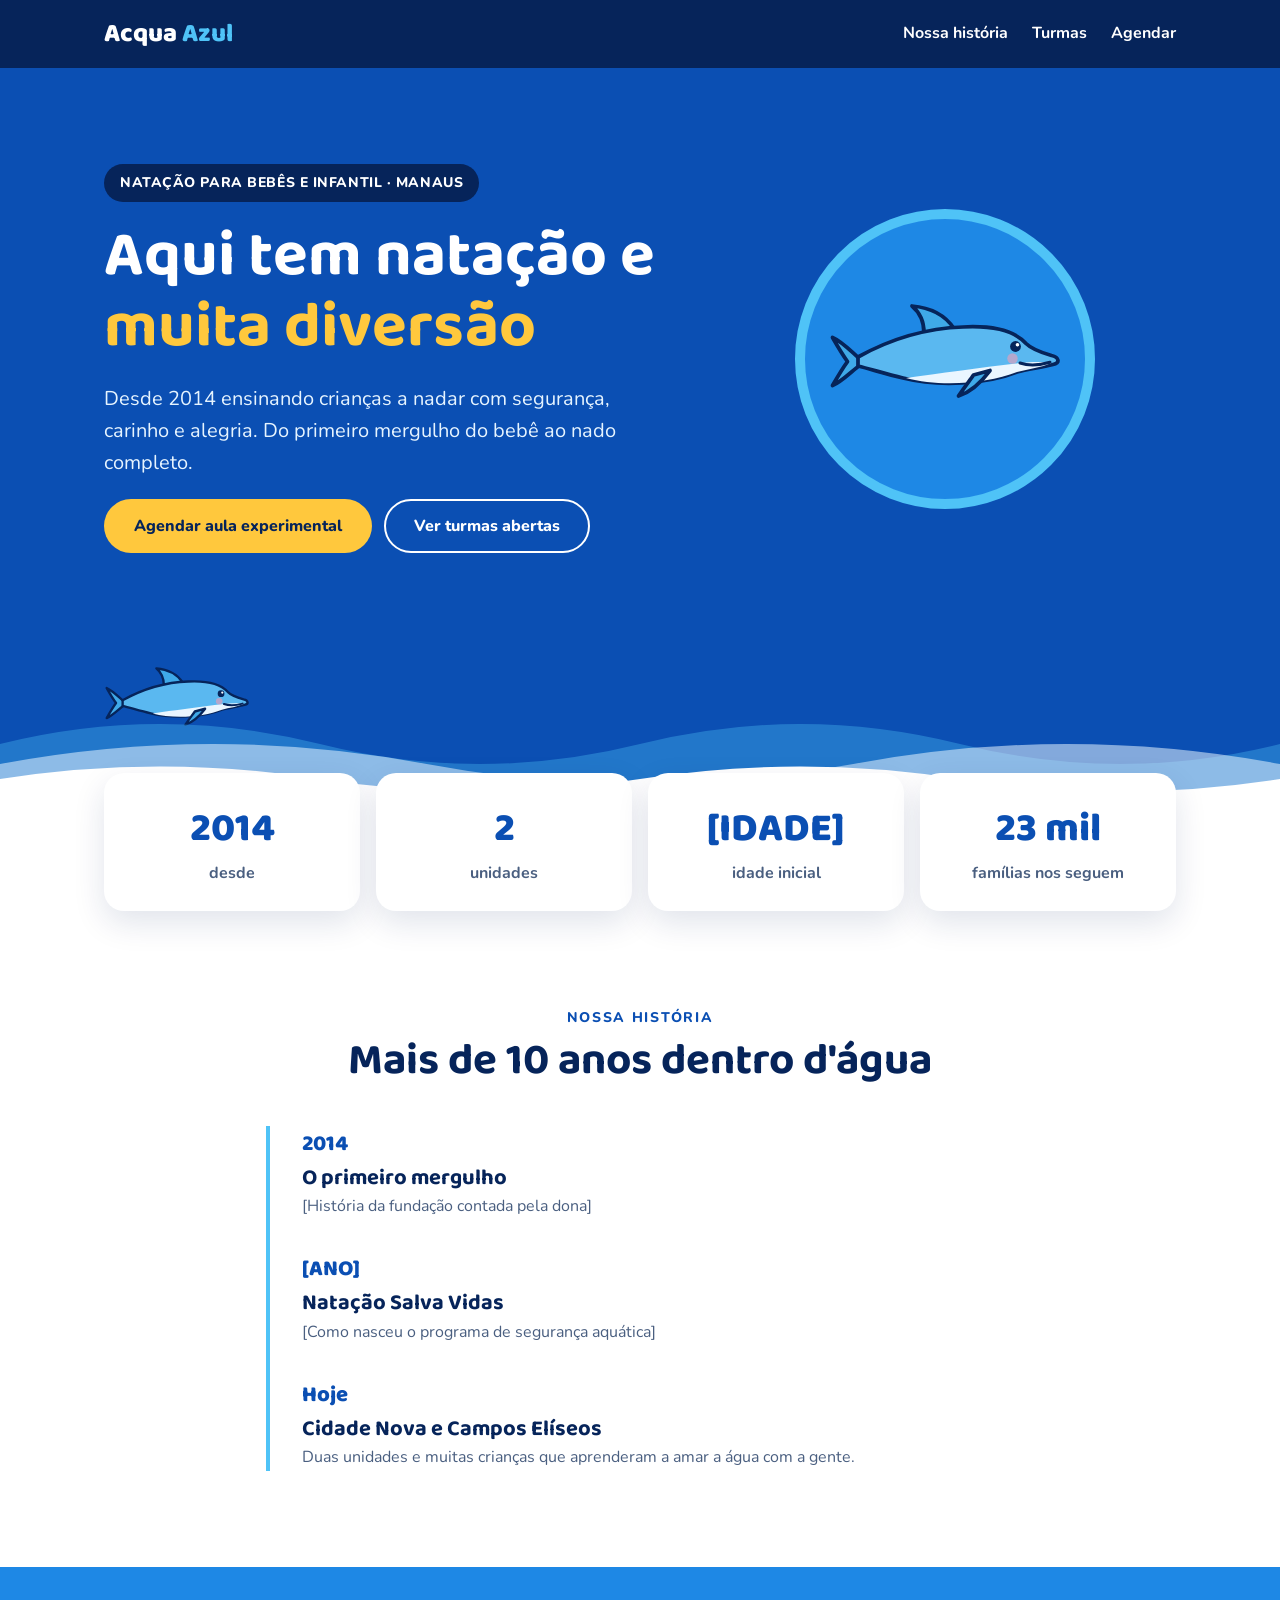
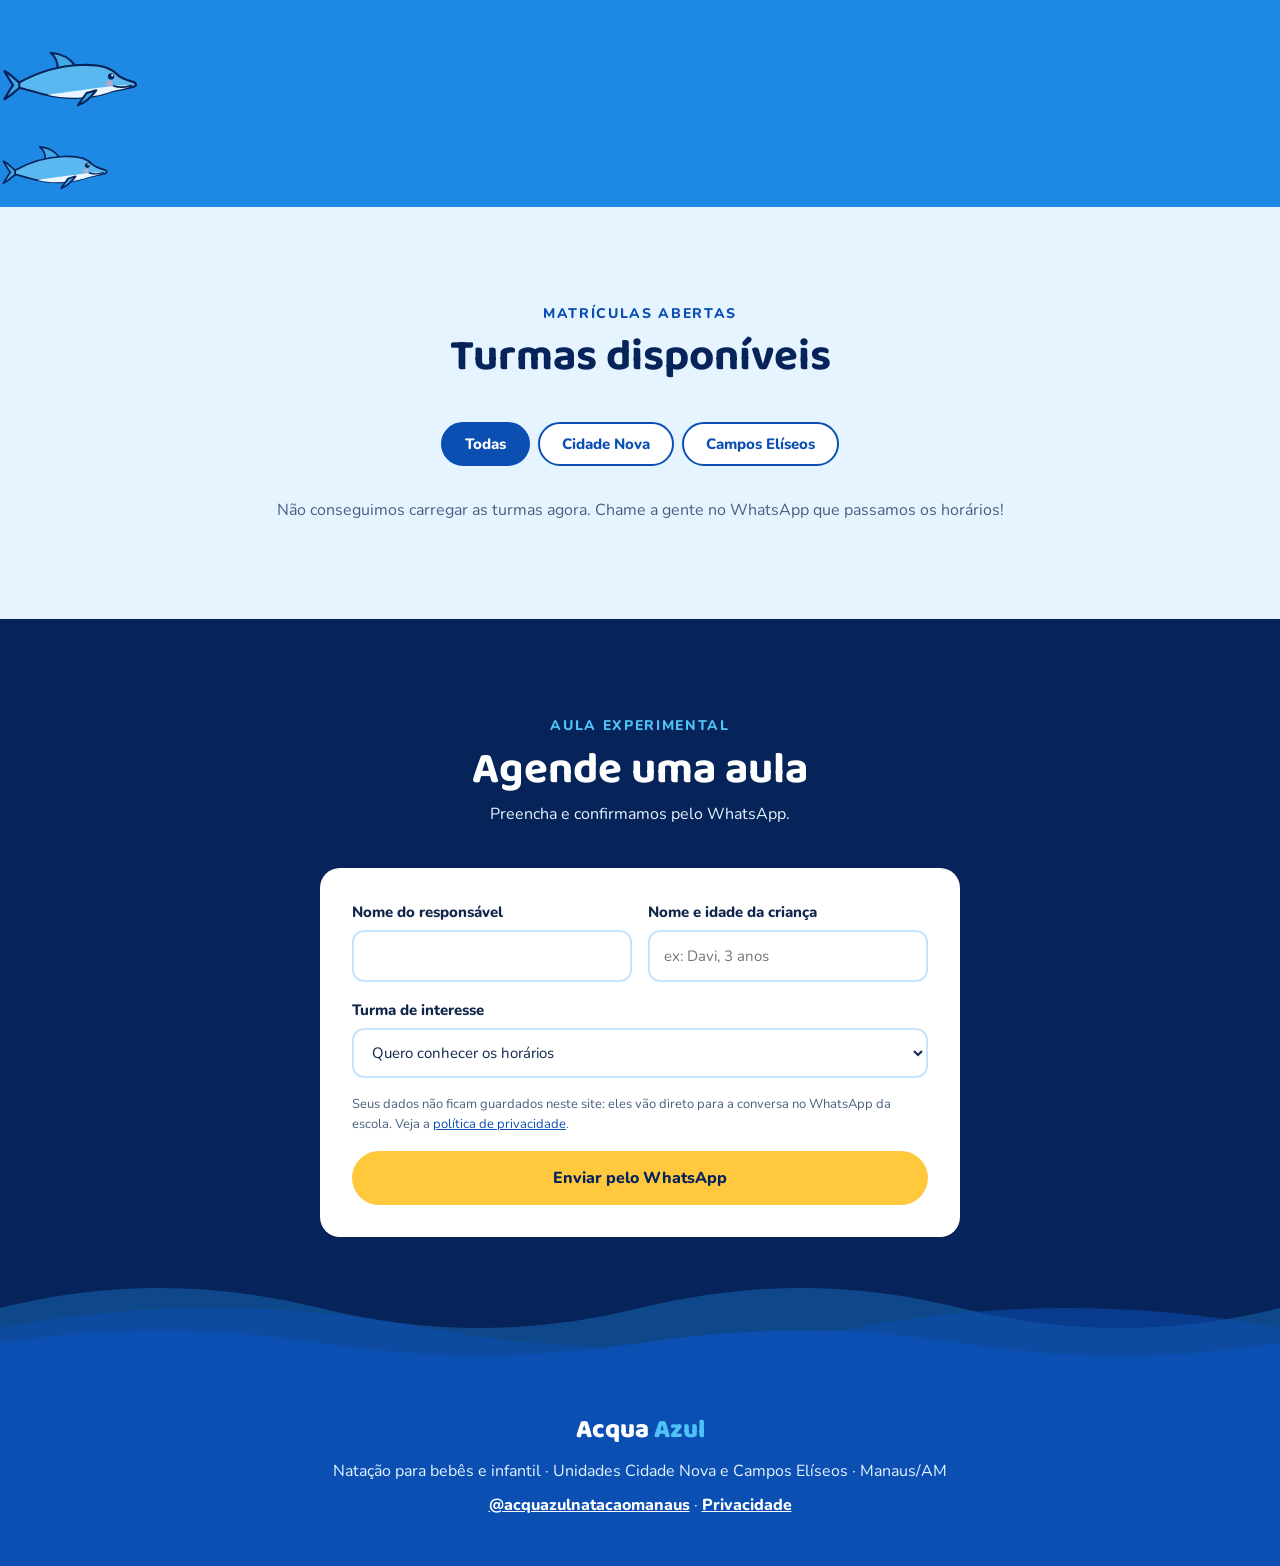
==== index.html @ ded47788 "Site com animações, turmas do Supabase e painel de admin - Visual do design aprovado: ondas, golfinh" ====
<!doctype html>
<html lang="pt-BR">
<head>
<meta charset="utf-8">
<meta name="viewport" content="width=device-width, initial-scale=1">
<title>Acqua Azul Natação</title>
<meta name="description" content="Natação para bebês e crianças em Manaus desde 2014. Unidades Cidade Nova e Campos Elíseos.">
<link rel="preconnect" href="https://fonts.googleapis.com">
<link rel="stylesheet" href="https://fonts.googleapis.com/css2?family=Baloo+2:wght@600;800&family=Nunito:wght@400;600;700;800&display=swap">
<link rel="stylesheet" href="styles.css">
</head>
<body>

<svg width="0" height="0" aria-hidden="true" style="position:absolute">
  <defs>
    <symbol id="golfinho" viewBox="0 0 160 90">
      <g stroke="#06245a" stroke-width="2.5" stroke-linejoin="round" stroke-linecap="round">
        <path d="M24 46 C18 41 12 34 5 31 C9 38 12 43 15 47 C12 51 9 56 5 63 C12 60 18 53 24 49 Z" fill="#3fa9e8"/>
        <path d="M86 25 C80 16 70 11 58 10 C64 15 66 21 66 28 Z" fill="#3fa9e8"/>
        <path d="M22 44 C40 34 62 25 92 24 C112 23 126 26 134 35 C138 39 144 41 151 43 C156 44 157 48 152 49 C144 51 136 52 128 54 C108 62 76 64 52 58 C40 55 30 52 22 50 Z" fill="#5ab8f0"/>
      </g>
      <path d="M151 48 C144 51 136 52 128 54 C108 62 76 64 54 58 C76 55 104 51 130 48 C138 47 146 47 151 48 Z" fill="#eaf6ff"/>
      <path d="M110 53 C104 61 98 67 89 70 C93 64 97 59 99 56 Z" fill="#3fa9e8" stroke="#06245a" stroke-width="2.5" stroke-linejoin="round"/>
      <circle cx="125" cy="45" r="3.5" fill="#ff9ab0" opacity=".55"/>
      <circle cx="127" cy="37" r="3.6" fill="#06245a"/>
      <circle cx="128.3" cy="35.8" r="1.2" fill="#fff"/>
      <path d="M150 47.5 C143 49.5 136 50 130 48" fill="none" stroke="#06245a" stroke-width="2" stroke-linecap="round"/>
    </symbol>
    <symbol id="onda-1" viewBox="0 0 2880 120" preserveAspectRatio="none"><path d="M0 50 Q180 10 360 50 T720 50 T1080 50 T1440 50 T1800 50 T2160 50 T2520 50 T2880 50 V120 H0 Z"/></symbol>
    <symbol id="onda-2" viewBox="0 0 2880 120" preserveAspectRatio="none"><path d="M0 70 Q240 30 480 70 T960 70 T1440 70 T1920 70 T2400 70 T2880 70 V120 H0 Z"/></symbol>
    <symbol id="onda-3" viewBox="0 0 2880 120" preserveAspectRatio="none"><path d="M0 85 Q180 60 360 85 T720 85 T1080 85 T1440 85 T1800 85 T2160 85 T2520 85 T2880 85 V120 H0 Z"/></symbol>
  </defs>
</svg>

<header>
  <div class="wrap">
    <a class="logo" href="#topo">Acqua <span>Azul</span></a>
    <nav aria-label="Principal">
      <a href="#historia">Nossa história</a>
      <a href="#turmas">Turmas</a>
      <a href="#agendar">Agendar</a>
    </nav>
  </div>
</header>

<main>
  <section id="topo" class="hero">
    <div aria-hidden="true">
      <span class="bolha" style="left:62%;width:22px;height:22px"></span>
      <span class="bolha" style="left:74%;width:12px;height:12px;animation-delay:-2s"></span>
      <span class="bolha" style="left:86%;width:30px;height:30px;animation-delay:-4.5s"></span>
      <span class="bolha" style="left:54%;width:10px;height:10px;animation-delay:-5.5s"></span>
      <span class="bolha" style="left:92%;width:16px;height:16px;animation-delay:-1s"></span>
    </div>
    <div class="wrap hero-in">
      <div class="hero-texto">
        <span class="selo">NATAÇÃO PARA BEBÊS E INFANTIL · MANAUS</span>
        <h1>Aqui tem natação e <em>muita diversão</em></h1>
        <p>Desde 2014 ensinando crianças a nadar com segurança, carinho e alegria. Do primeiro mergulho do bebê ao nado completo.</p>
        <div class="acoes">
          <a class="btn btn-sol" href="#agendar">Agendar aula experimental</a>
          <a class="btn btn-borda" href="#turmas">Ver turmas abertas</a>
        </div>
      </div>
      <div class="hero-mascote">
        <div class="mascote"><svg viewBox="0 0 160 90" role="img" aria-label="Golfinho mascote da Acqua Azul"><use href="#golfinho"/></svg></div>
      </div>
    </div>
    <div aria-hidden="true">
      <span class="respingo r1"></span>
      <span class="respingo r2"></span>
      <div class="salto"><div class="salto-y"><svg class="salto-r" viewBox="0 0 160 90"><use href="#golfinho"/></svg></div></div>
    </div>
    <div class="ondas" aria-hidden="true">
      <svg class="onda o3" fill="#4fc3f7"><use href="#onda-1"/></svg>
      <svg class="onda o2" fill="#e6f4ff"><use href="#onda-2"/></svg>
      <svg class="onda" fill="#ffffff"><use href="#onda-3"/></svg>
    </div>
  </section>

  <section class="numeros" aria-label="A Acqua Azul em números">
    <div class="wrap">
      <div class="numero"><strong>2014</strong><span>desde</span></div>
      <div class="numero"><strong>2</strong><span>unidades</span></div>
      <div class="numero"><strong>[IDADE]</strong><span>idade inicial</span></div>
      <div class="numero"><strong>23 mil</strong><span>famílias nos seguem</span></div>
    </div>
  </section>

  <section id="historia" class="historia">
    <div class="titulo">
      <span class="rotulo">Nossa história</span>
      <h2>Mais de 10 anos dentro d'água</h2>
    </div>
    <!-- Textos provisórios: substituir pela história real contada pela dona -->
    <div class="linha">
      <div class="marco"><b>2014</b><h3>O primeiro mergulho</h3><p>[História da fundação contada pela dona]</p></div>
      <div class="marco"><b>[ANO]</b><h3>Natação Salva Vidas</h3><p>[Como nasceu o programa de segurança aquática]</p></div>
      <div class="marco"><b>Hoje</b><h3>Cidade Nova e Campos Elíseos</h3><p>Duas unidades e muitas crianças que aprenderam a amar a água com a gente.</p></div>
    </div>
  </section>

  <section class="submersa">
    <div aria-hidden="true">
      <span class="bolha" style="left:12%;width:14px;height:14px"></span>
      <span class="bolha" style="left:38%;width:20px;height:20px;animation-delay:-3s"></span>
      <span class="bolha" style="left:66%;width:12px;height:12px;animation-delay:-1.5s"></span>
      <span class="bolha" style="left:88%;width:18px;height:18px;animation-delay:-5s"></span>
      <div class="nado"><svg viewBox="0 0 160 90"><use href="#golfinho"/></svg></div>
    </div>
    <div class="nado n2">
      <button type="button" class="arisco" id="arisco" aria-label="Tentar pegar o golfinho"><svg viewBox="0 0 160 90" aria-hidden="true"><use href="#golfinho"/></svg></button>
    </div>
  </section>

  <section id="turmas" class="turmas">
    <div class="wrap">
      <div class="titulo">
        <span class="rotulo">Matrículas abertas</span>
        <h2>Turmas disponíveis</h2>
      </div>
      <div class="filtros" role="group" aria-label="Filtrar por unidade">
        <button type="button" data-unidade="Todas" aria-pressed="true">Todas</button>
        <button type="button" data-unidade="Cidade Nova" aria-pressed="false">Cidade Nova</button>
        <button type="button" data-unidade="Campos Elíseos" aria-pressed="false">Campos Elíseos</button>
      </div>
      <div class="grade" id="lista-turmas" aria-live="polite">
        <p class="aviso">Carregando turmas…</p>
      </div>
    </div>
  </section>

  <section id="agendar" class="agendar">
    <div class="agendar-in">
      <div class="titulo">
        <span class="rotulo">Aula experimental</span>
        <h2>Agende uma aula</h2>
        <p>Preencha e confirmamos pelo WhatsApp.</p>
      </div>
      <form class="form" id="form-agenda">
        <label>Nome do responsável<input name="responsavel" required maxlength="80" autocomplete="name"></label>
        <label>Nome e idade da criança<input name="crianca" required maxlength="80" placeholder="ex: Davi, 3 anos"></label>
        <label class="cheio">Turma de interesse<select name="turma" id="select-turma" required></select></label>
        <p class="lgpd">Seus dados não ficam guardados neste site: eles vão direto para a conversa no WhatsApp da escola. Veja a <a href="privacidade.html">política de privacidade</a>.</p>
        <button class="btn btn-sol" type="submit">Enviar pelo WhatsApp</button>
      </form>
    </div>
    <div class="ondas" aria-hidden="true">
      <svg class="onda o3" fill="#1e88e5"><use href="#onda-1"/></svg>
      <svg class="onda o2" fill="#0b4fb3"><use href="#onda-2"/></svg>
      <svg class="onda" fill="#0b4fb3"><use href="#onda-3"/></svg>
    </div>
  </section>
</main>

<footer>
  <a class="logo" href="#topo">Acqua <span>Azul</span></a>
  <p>Natação para bebês e infantil · Unidades Cidade Nova e Campos Elíseos · Manaus/AM</p>
  <p><a href="https://instagram.com/acquazulnatacaomanaus" rel="noopener">@acquazulnatacaomanaus</a> · <a href="privacidade.html">Privacidade</a></p>
</footer>

<script src="config.js"></script>
<script src="site.js"></script>
</body>
</html>
---- styles.css ----
:root {
  --abismo: #06245a;
  --mar: #0b4fb3;
  --piscina: #1e88e5;
  --raia: #4fc3f7;
  --espuma: #e6f4ff;
  --sol: #ffc83d;
  --texto: #10264a;
  --suave: #4a5f80;
  --alerta: #b4400b;
  --raio: 20px;
}
* { box-sizing: border-box; }
html { scroll-behavior: smooth; }
body { margin: 0; font-family: "Nunito", system-ui, sans-serif; color: var(--texto); background: #fff; line-height: 1.6; }
h1, h2, h3 { font-family: "Baloo 2", "Nunito", sans-serif; line-height: 1.1; margin: 0; }
p { margin: 0; }
a { color: var(--mar); }
:focus-visible { outline: 3px solid var(--sol); outline-offset: 3px; }
.wrap { max-width: 1120px; margin: 0 auto; padding: 0 24px; }
.btn { display: inline-flex; align-items: center; justify-content: center; min-height: 44px; padding: 14px 28px; border-radius: 999px; font: 800 1rem "Nunito", sans-serif; text-decoration: none; border: 2px solid transparent; cursor: pointer; }
.btn-sol { background: var(--sol); color: var(--abismo); }
.btn-borda { border-color: #fff; color: #fff; }
.btn-mar { background: var(--mar); color: #fff; }
.rotulo { color: var(--mar); font-weight: 800; letter-spacing: .12em; font-size: 14px; text-transform: uppercase; }
.titulo { text-align: center; display: flex; flex-direction: column; gap: 8px; margin-bottom: 40px; }
.titulo h2 { font-size: 44px; color: var(--abismo); }

/* Topo */
header { position: sticky; top: 0; z-index: 10; background: var(--abismo); color: #fff; }
header .wrap { min-height: 68px; display: flex; flex-wrap: wrap; align-items: center; justify-content: space-between; gap: 12px; }
.logo { font: 800 26px "Baloo 2", sans-serif; color: #fff; text-decoration: none; }
.logo span { color: var(--raia); }
header nav { display: flex; flex-wrap: wrap; gap: 24px; font-weight: 700; }
header nav a { color: #fff; text-decoration: none; }

/* Abertura */
.hero { position: relative; overflow: hidden; background: var(--mar); color: #fff; }
.hero-in { position: relative; padding-top: 96px; padding-bottom: 260px; display: flex; flex-wrap: wrap; gap: 48px; align-items: center; }
.hero-texto { flex: 1 1 460px; min-width: 0; display: flex; flex-direction: column; gap: 20px; align-items: flex-start; }
.selo { background: var(--abismo); padding: 8px 16px; border-radius: 999px; font-weight: 800; font-size: 14px; letter-spacing: .04em; }
.hero h1 { font-size: 64px; }
.hero h1 em { font-style: normal; color: var(--sol); }
.hero-texto p { font-size: 20px; max-width: 520px; color: var(--espuma); }
.acoes { display: flex; flex-wrap: wrap; gap: 12px; }
.hero-mascote { flex: 1 1 360px; min-width: 0; display: flex; justify-content: center; }
.mascote { width: 300px; height: 300px; border-radius: 50%; background: var(--piscina); border: 10px solid var(--raia); display: flex; align-items: center; justify-content: center; }
.mascote svg { width: 240px; }

/* Água */
.ondas { position: absolute; left: 0; right: 0; bottom: -1px; height: 120px; overflow: hidden; pointer-events: none; }
.onda { position: absolute; bottom: 0; left: 0; width: 200%; height: 100%; animation: correr 14s linear infinite; }
.onda.o2 { animation-duration: 9s; animation-direction: reverse; opacity: .55; }
.onda.o3 { animation-duration: 20s; opacity: .35; }
@keyframes correr { to { transform: translateX(-50%); } }
.bolha { position: absolute; bottom: -20px; border-radius: 50%; border: 2px solid rgba(255,255,255,.55); background: rgba(255,255,255,.12); animation: bolha 7s linear infinite; }
@keyframes bolha { 0% { transform: translate(0,0); opacity: 0; } 10% { opacity: 1; } 50% { transform: translate(14px,-260px); } 100% { transform: translate(-6px,-520px); opacity: 0; } }

/* Salto em parábola: x linear, y desacelera na subida e acelera na descida, giro segue a tangente */
.salto { position: absolute; left: 8%; bottom: 70px; width: 150px; animation: salto-x 3.4s linear infinite; }
.salto-y { animation: salto-y 3.4s infinite; }
.salto-r { display: block; width: 150px; animation: salto-r 3.4s linear infinite; }
@keyframes salto-x { 0% { transform: translateX(0); } 80%, 100% { transform: translateX(340px); } }
@keyframes salto-x-cel { 0% { transform: translateX(0); } 80%, 100% { transform: translateX(220px); } }
@keyframes salto-y {
  0% { transform: translateY(120px); opacity: 0; animation-timing-function: cubic-bezier(.5,1,.89,1); }
  6% { opacity: 1; }
  40% { transform: translateY(-40px); animation-timing-function: cubic-bezier(.11,0,.5,0); }
  74% { opacity: 1; }
  80%, 100% { transform: translateY(120px); opacity: 0; }
}
@keyframes salto-r { 0% { transform: rotate(-55deg); } 10% { transform: rotate(-47deg); } 20% { transform: rotate(-35deg); } 30% { transform: rotate(-20deg); } 40% { transform: rotate(0); } 50% { transform: rotate(20deg); } 60% { transform: rotate(35deg); } 70% { transform: rotate(47deg); } 80%, 100% { transform: rotate(55deg); } }
.respingo { position: absolute; bottom: 62px; width: 70px; height: 22px; border-radius: 50%; border: 3px solid #fff; opacity: 0; animation: respingo 3.4s cubic-bezier(.22,1,.36,1) infinite; }
.respingo.r1 { left: calc(8% + 40px); }
.respingo.r2 { left: calc(8% + 380px); animation-delay: 2.6s; }
@keyframes respingo { 0% { transform: scale(.3); opacity: .8; } 30% { transform: scale(1.8); opacity: 0; } 100% { opacity: 0; } }

/* Faixa submersa */
.submersa { position: relative; height: 240px; overflow: hidden; background: var(--piscina); }
.nado { position: absolute; top: 32%; left: 0; width: 130px; animation: nadar 20s linear infinite; }
.nado svg { display: block; width: 140px; animation: balanco 2.6s ease-in-out infinite; }
.nado.n2 { top: 72%; width: 110px; animation-duration: 26s; animation-delay: -11s; }
.nado.n2 svg { width: 110px; }
@keyframes nadar { from { transform: translate(-160px,-50%); } to { transform: translate(calc(100vw + 40px),-50%); } }
@keyframes balanco { 0%, 100% { transform: translateY(-8px) rotate(-4deg); } 50% { transform: translateY(8px) rotate(4deg); } }
.arisco { display: block; padding: 0; border: 0; background: none; cursor: pointer; min-width: 44px; min-height: 44px; }
.arisco.fugindo { animation: fugir 1.1s cubic-bezier(.55,0,.85,.35) forwards; }
.arisco.voltando { animation: voltar 1.2s ease-out; }
@keyframes fugir { 20% { transform: translate(-12px,4px) rotate(4deg); } 100% { transform: translate(110vw,-40px) rotate(-8deg); } }
@keyframes voltar { from { opacity: 0; transform: translateX(-60px); } to { opacity: 1; transform: none; } }

/* Números */
.numeros { margin-top: -40px; position: relative; z-index: 2; }
.numeros .wrap { display: grid; grid-template-columns: repeat(auto-fit, minmax(200px, 1fr)); gap: 16px; }
.numero { background: #fff; border-radius: var(--raio); padding: 24px; text-align: center; box-shadow: 0 12px 32px rgba(6,36,90,.12); }
.numero strong { display: block; font: 800 40px "Baloo 2", sans-serif; color: var(--mar); }
.numero span { color: var(--suave); font-weight: 700; }

/* História */
.historia { max-width: 820px; margin: 0 auto; padding: 96px 24px; }
.linha { display: flex; flex-direction: column; gap: 32px; border-left: 4px solid var(--raia); padding-left: 32px; margin-left: 12px; }
.marco { display: flex; flex-direction: column; gap: 4px; }
.marco b { color: var(--mar); font: 800 22px "Baloo 2", sans-serif; }
.marco h3 { font-size: 22px; color: var(--abismo); }
.marco p { color: var(--suave); }

/* Turmas */
.turmas { background: var(--espuma); padding: 96px 0; }
.filtros { display: flex; flex-wrap: wrap; justify-content: center; gap: 8px; margin-bottom: 32px; }
.filtros button { min-height: 44px; padding: 10px 22px; border-radius: 999px; border: 2px solid var(--mar); background: #fff; color: var(--mar); font: 800 15px "Nunito", sans-serif; cursor: pointer; }
.filtros button[aria-pressed="true"] { background: var(--mar); color: #fff; }
.grade { display: grid; grid-template-columns: repeat(auto-fill, minmax(250px, 1fr)); gap: 20px; }
.cartao { background: #fff; border-radius: var(--raio); padding: 24px; display: flex; flex-direction: column; gap: 12px; transition: transform .2s, box-shadow .2s; }
.cartao:hover { transform: translateY(-4px); box-shadow: 0 14px 30px rgba(6,36,90,.14); }
.cartao-topo { display: flex; justify-content: space-between; gap: 8px; align-items: flex-start; }
.cartao h3 { font-size: 24px; color: var(--abismo); }
.tag { font-size: 12px; font-weight: 800; background: var(--espuma); color: var(--mar); padding: 4px 10px; border-radius: 999px; white-space: nowrap; }
.cartao-info { color: var(--suave); font-weight: 600; }
.barra { height: 8px; border-radius: 8px; background: var(--espuma); overflow: hidden; }
.barra i { display: block; height: 100%; background: var(--piscina); }
.vagas { font-size: 14px; font-weight: 800; color: var(--mar); }
.vagas.poucas { color: var(--alerta); }
.cartao .btn { margin-top: auto; padding: 12px; }
.aviso { text-align: center; color: var(--suave); grid-column: 1 / -1; }

/* Agendar */
.agendar { position: relative; overflow: hidden; background: var(--abismo); color: #fff; padding: 96px 24px 140px; }
.agendar-in { max-width: 640px; margin: 0 auto; position: relative; z-index: 1; }
.agendar .titulo h2 { color: #fff; }
.agendar .titulo p { color: var(--espuma); }
.agendar .rotulo { color: var(--raia); }
.form { background: #fff; color: var(--texto); border-radius: var(--raio); padding: 32px; display: grid; grid-template-columns: repeat(auto-fit, minmax(220px, 1fr)); gap: 16px; }
.form label { display: flex; flex-direction: column; gap: 6px; font-weight: 800; font-size: 15px; min-width: 0; }
.form .cheio, .form .btn, .form .lgpd { grid-column: 1 / -1; }
.form input, .form select { font: inherit; font-weight: 400; padding: 12px 14px; border-radius: 12px; border: 2px solid #c9e3fb; min-height: 44px; background: #fff; color: var(--texto); width: 100%; min-width: 0; }
.form input:focus, .form select:focus { border-color: var(--piscina); outline: none; }
.lgpd { font-size: 13px; color: var(--suave); }

footer { background: var(--mar); color: var(--espuma); padding: 32px 24px 48px; text-align: center; display: flex; flex-direction: column; gap: 8px; }
footer a { color: #fff; font-weight: 800; }

@media (max-width: 600px) {
  .hero-in { padding-top: 40px; padding-bottom: 190px; gap: 24px; }
  .hero h1 { font-size: 40px; }
  .hero-texto p { font-size: 17px; }
  .mascote { width: 200px; height: 200px; border-width: 8px; }
  .mascote svg { width: 150px; }
  .titulo h2 { font-size: 32px; }
  header nav { gap: 16px; font-size: 15px; }
  .salto { left: 4%; width: 110px; animation-name: salto-x-cel; }
  .salto-r { width: 110px; }
  .respingo.r2 { left: calc(4% + 220px); }
}
@media (prefers-reduced-motion: reduce) {
  *, *::before, *::after { animation: none !important; transition: none !important; }
  html { scroll-behavior: auto; }
  .salto, .respingo { display: none; }
}
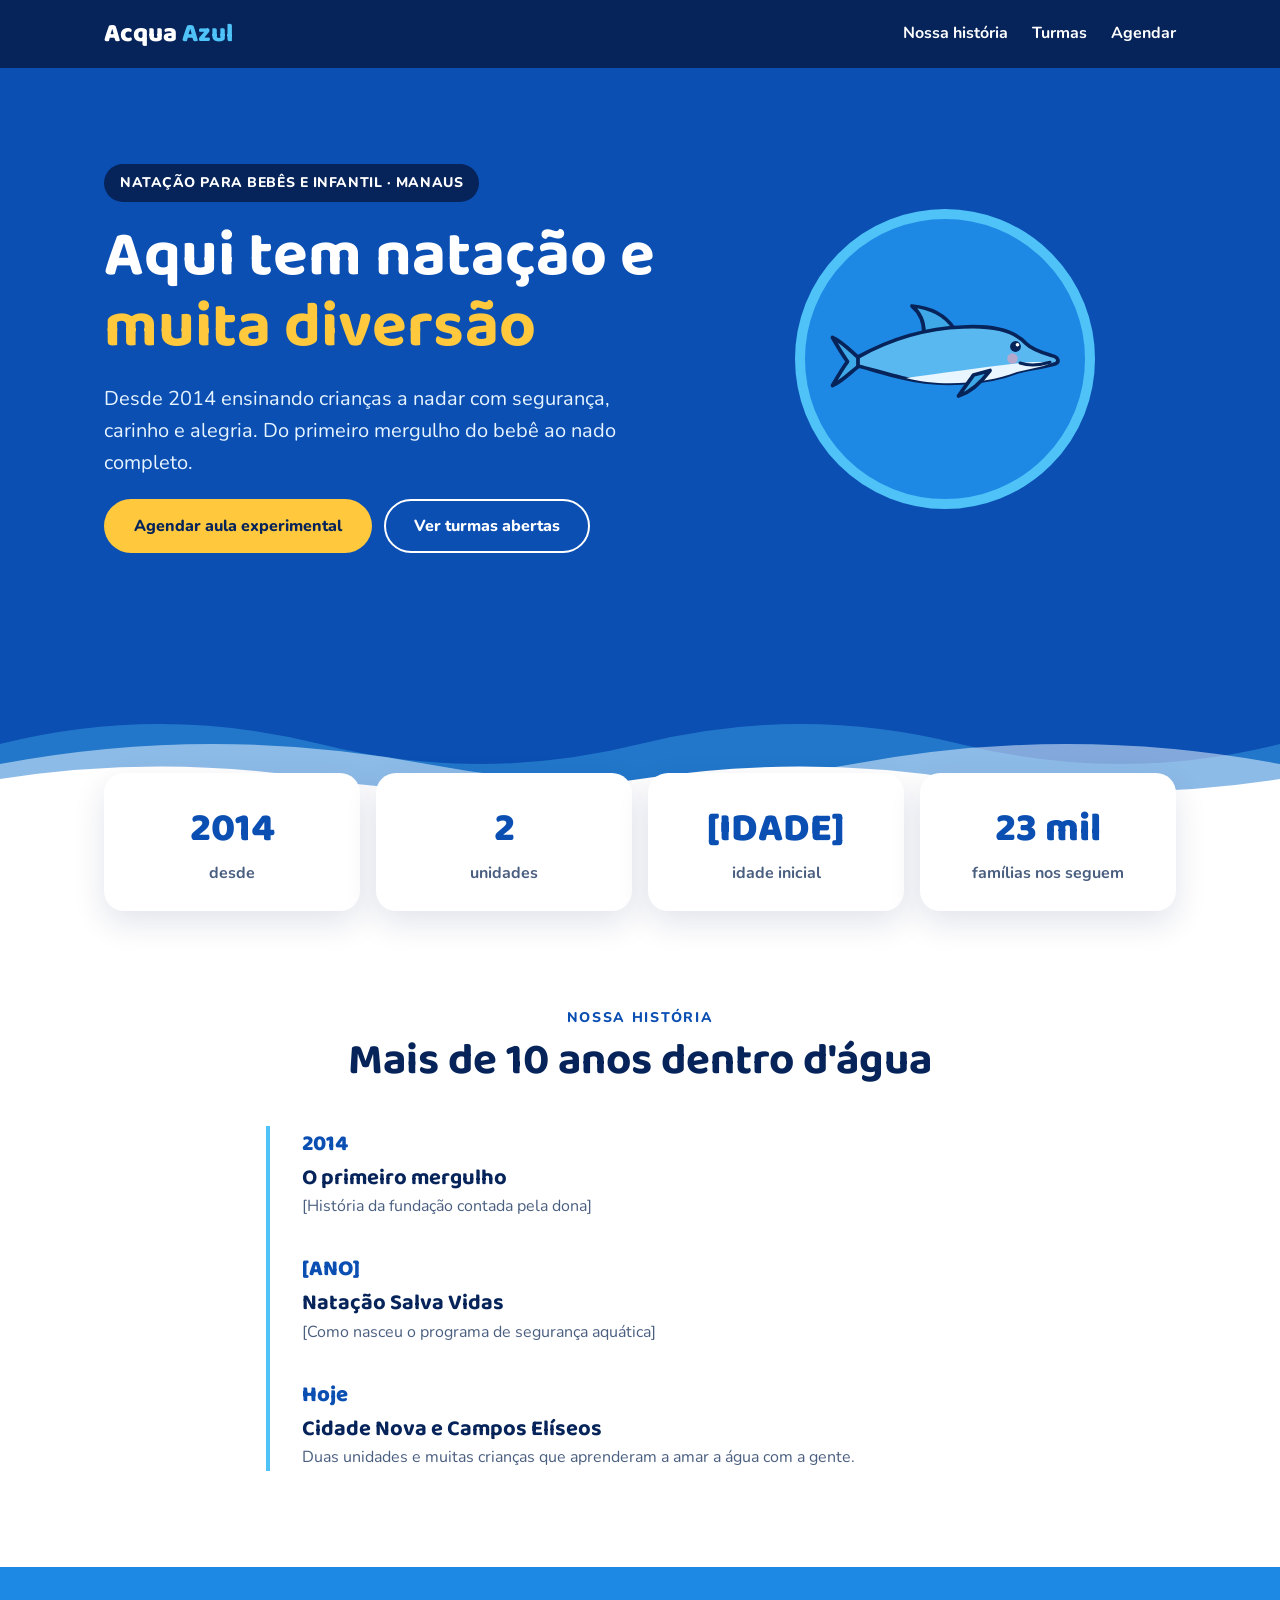
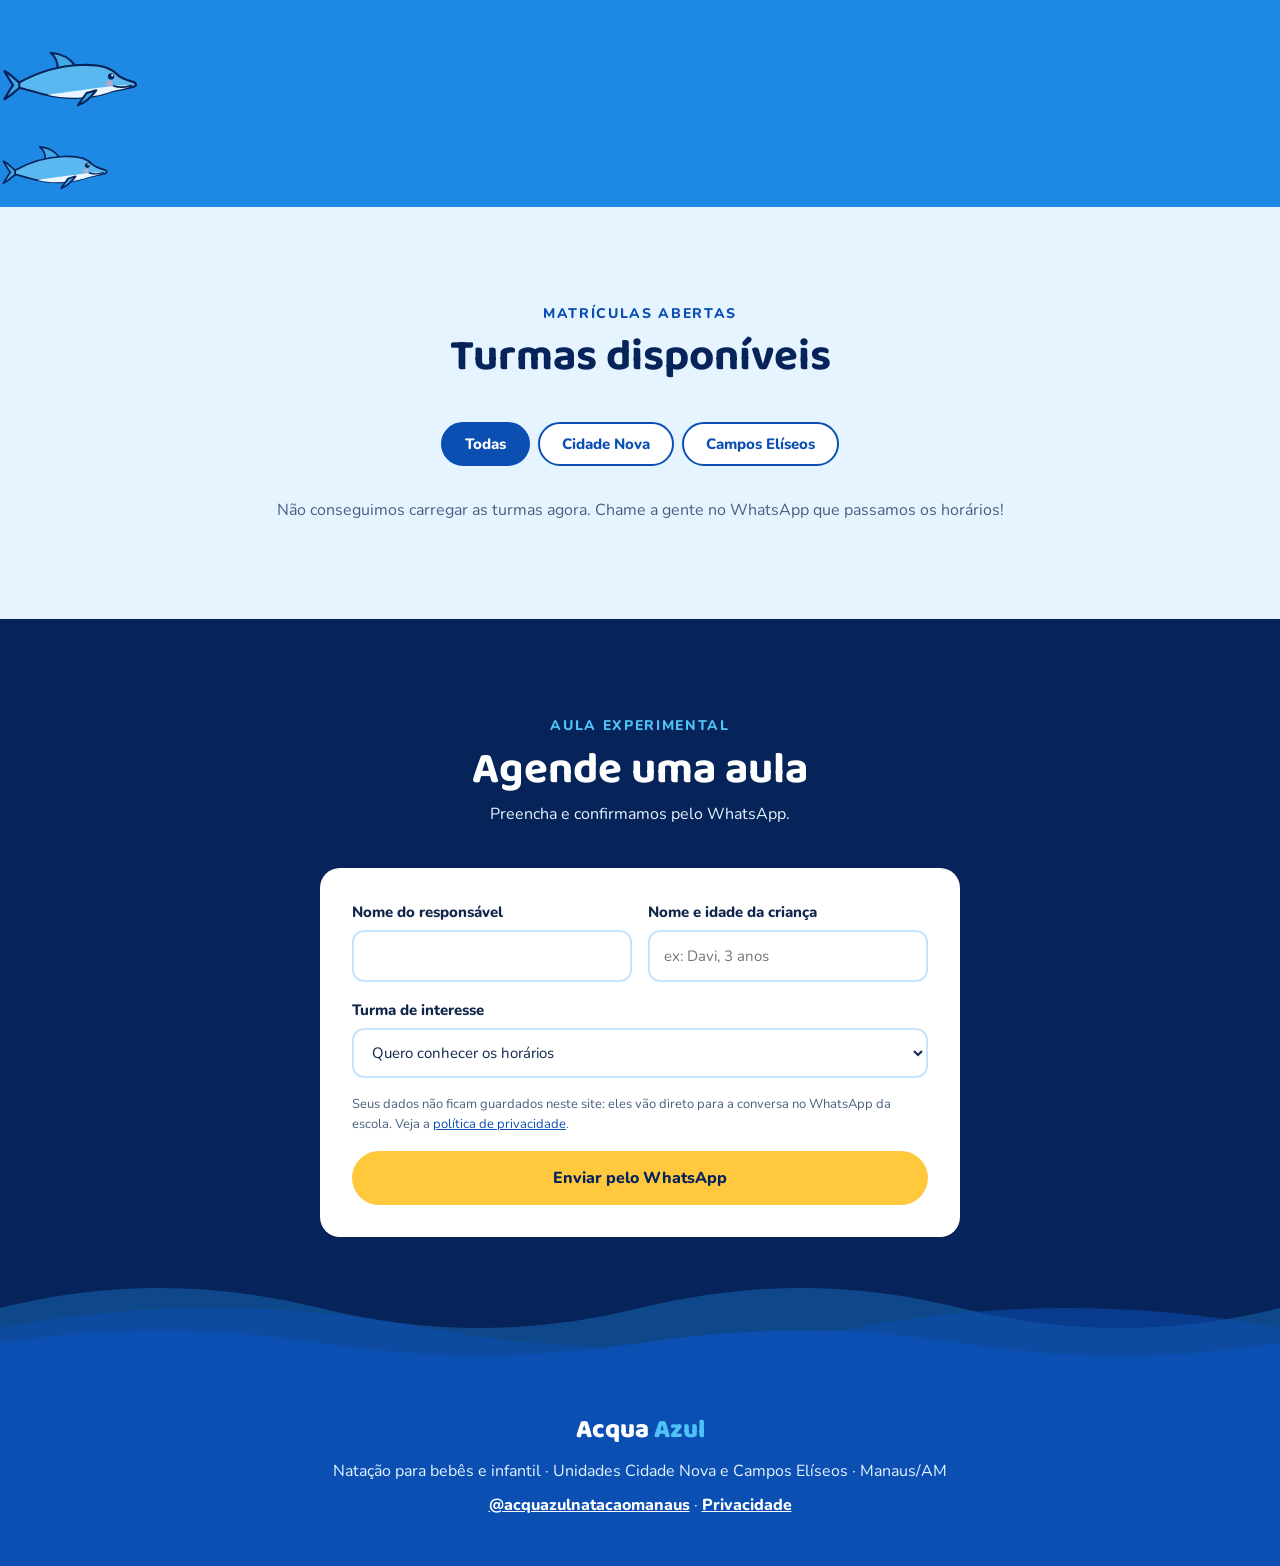
==== commit 7e274476: "Remove o golfinho que pula da abertura Co-Authored-By: Claude Opus 5.5 <noreply@anthropic.com> Claud" ====
--- a/index.html
+++ b/index.html
@@ -66,11 +66,6 @@
         <div class="mascote"><svg viewBox="0 0 160 90" role="img" aria-label="Golfinho mascote da Acqua Azul"><use href="#golfinho"/></svg></div>
       </div>
     </div>
-    <div aria-hidden="true">
-      <span class="respingo r1"></span>
-      <span class="respingo r2"></span>
-      <div class="salto"><div class="salto-y"><svg class="salto-r" viewBox="0 0 160 90"><use href="#golfinho"/></svg></div></div>
-    </div>
     <div class="ondas" aria-hidden="true">
       <svg class="onda o3" fill="#4fc3f7"><use href="#onda-1"/></svg>
       <svg class="onda o2" fill="#e6f4ff"><use href="#onda-2"/></svg>
@@ -106,10 +101,12 @@
       <span class="bolha" style="left:38%;width:20px;height:20px;animation-delay:-3s"></span>
       <span class="bolha" style="left:66%;width:12px;height:12px;animation-delay:-1.5s"></span>
       <span class="bolha" style="left:88%;width:18px;height:18px;animation-delay:-5s"></span>
-      <div class="nado"><svg viewBox="0 0 160 90"><use href="#golfinho"/></svg></div>
+    </div>
+    <div class="nado">
+      <button type="button" class="arisco" aria-label="Tentar pegar o golfinho grande"><svg viewBox="0 0 160 90" aria-hidden="true"><use href="#golfinho"/></svg></button>
     </div>
     <div class="nado n2">
-      <button type="button" class="arisco" id="arisco" aria-label="Tentar pegar o golfinho"><svg viewBox="0 0 160 90" aria-hidden="true"><use href="#golfinho"/></svg></button>
+      <button type="button" class="arisco" aria-label="Tentar pegar o golfinho pequeno"><svg viewBox="0 0 160 90" aria-hidden="true"><use href="#golfinho"/></svg></button>
     </div>
   </section>
 
--- a/styles.css
+++ b/styles.css
@@ -56,25 +56,6 @@
 .bolha { position: absolute; bottom: -20px; border-radius: 50%; border: 2px solid rgba(255,255,255,.55); background: rgba(255,255,255,.12); animation: bolha 7s linear infinite; }
 @keyframes bolha { 0% { transform: translate(0,0); opacity: 0; } 10% { opacity: 1; } 50% { transform: translate(14px,-260px); } 100% { transform: translate(-6px,-520px); opacity: 0; } }
 
-/* Salto em parábola: x linear, y desacelera na subida e acelera na descida, giro segue a tangente */
-.salto { position: absolute; left: 8%; bottom: 70px; width: 150px; animation: salto-x 3.4s linear infinite; }
-.salto-y { animation: salto-y 3.4s infinite; }
-.salto-r { display: block; width: 150px; animation: salto-r 3.4s linear infinite; }
-@keyframes salto-x { 0% { transform: translateX(0); } 80%, 100% { transform: translateX(340px); } }
-@keyframes salto-x-cel { 0% { transform: translateX(0); } 80%, 100% { transform: translateX(220px); } }
-@keyframes salto-y {
-  0% { transform: translateY(120px); opacity: 0; animation-timing-function: cubic-bezier(.5,1,.89,1); }
-  6% { opacity: 1; }
-  40% { transform: translateY(-40px); animation-timing-function: cubic-bezier(.11,0,.5,0); }
-  74% { opacity: 1; }
-  80%, 100% { transform: translateY(120px); opacity: 0; }
-}
-@keyframes salto-r { 0% { transform: rotate(-55deg); } 10% { transform: rotate(-47deg); } 20% { transform: rotate(-35deg); } 30% { transform: rotate(-20deg); } 40% { transform: rotate(0); } 50% { transform: rotate(20deg); } 60% { transform: rotate(35deg); } 70% { transform: rotate(47deg); } 80%, 100% { transform: rotate(55deg); } }
-.respingo { position: absolute; bottom: 62px; width: 70px; height: 22px; border-radius: 50%; border: 3px solid #fff; opacity: 0; animation: respingo 3.4s cubic-bezier(.22,1,.36,1) infinite; }
-.respingo.r1 { left: calc(8% + 40px); }
-.respingo.r2 { left: calc(8% + 380px); animation-delay: 2.6s; }
-@keyframes respingo { 0% { transform: scale(.3); opacity: .8; } 30% { transform: scale(1.8); opacity: 0; } 100% { opacity: 0; } }
-
 /* Faixa submersa */
 .submersa { position: relative; height: 240px; overflow: hidden; background: var(--piscina); }
 .nado { position: absolute; top: 32%; left: 0; width: 130px; animation: nadar 20s linear infinite; }
@@ -83,10 +64,15 @@
 .nado.n2 svg { width: 110px; }
 @keyframes nadar { from { transform: translate(-160px,-50%); } to { transform: translate(calc(100vw + 40px),-50%); } }
 @keyframes balanco { 0%, 100% { transform: translateY(-8px) rotate(-4deg); } 50% { transform: translateY(8px) rotate(4deg); } }
-.arisco { display: block; padding: 0; border: 0; background: none; cursor: pointer; min-width: 44px; min-height: 44px; }
+/* --dir: 1 foge para a direita, -1 para a esquerda (virado para onde nada) */
+.arisco { --dir: 1; display: block; padding: 0; border: 0; background: none; cursor: pointer; min-width: 44px; min-height: 44px; }
 .arisco.fugindo { animation: fugir 1.1s cubic-bezier(.55,0,.85,.35) forwards; }
 .arisco.voltando { animation: voltar 1.2s ease-out; }
-@keyframes fugir { 20% { transform: translate(-12px,4px) rotate(4deg); } 100% { transform: translate(110vw,-40px) rotate(-8deg); } }
+@keyframes fugir {
+  0% { transform: scaleX(var(--dir)); }
+  20% { transform: translate(calc(var(--dir) * -12px), 4px) scaleX(var(--dir)) rotate(4deg); }
+  100% { transform: translate(calc(var(--dir) * 110vw), -40px) scaleX(var(--dir)) rotate(-8deg); }
+}
 @keyframes voltar { from { opacity: 0; transform: translateX(-60px); } to { opacity: 1; transform: none; } }
 
 /* Números */
@@ -147,12 +133,8 @@
   .mascote svg { width: 150px; }
   .titulo h2 { font-size: 32px; }
   header nav { gap: 16px; font-size: 15px; }
-  .salto { left: 4%; width: 110px; animation-name: salto-x-cel; }
-  .salto-r { width: 110px; }
-  .respingo.r2 { left: calc(4% + 220px); }
 }
 @media (prefers-reduced-motion: reduce) {
   *, *::before, *::after { animation: none !important; transition: none !important; }
   html { scroll-behavior: auto; }
-  .salto, .respingo { display: none; }
 }
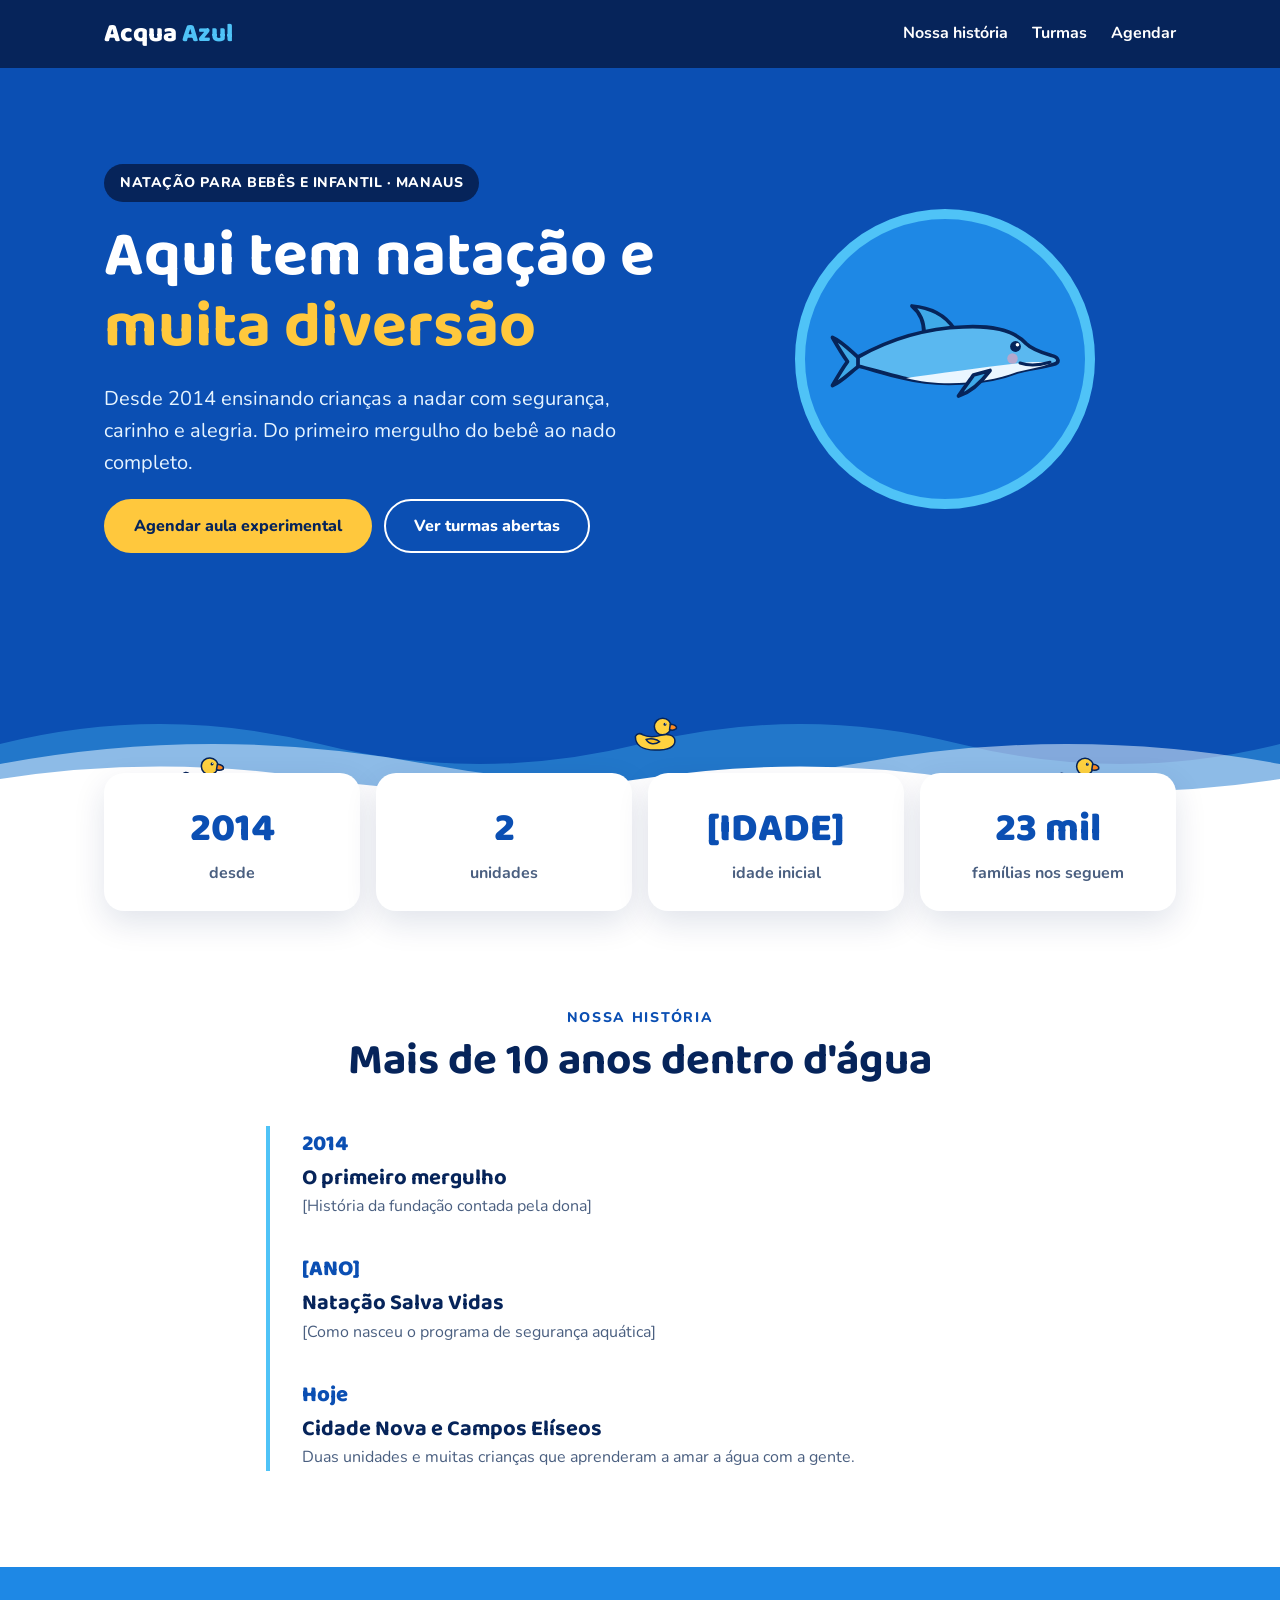
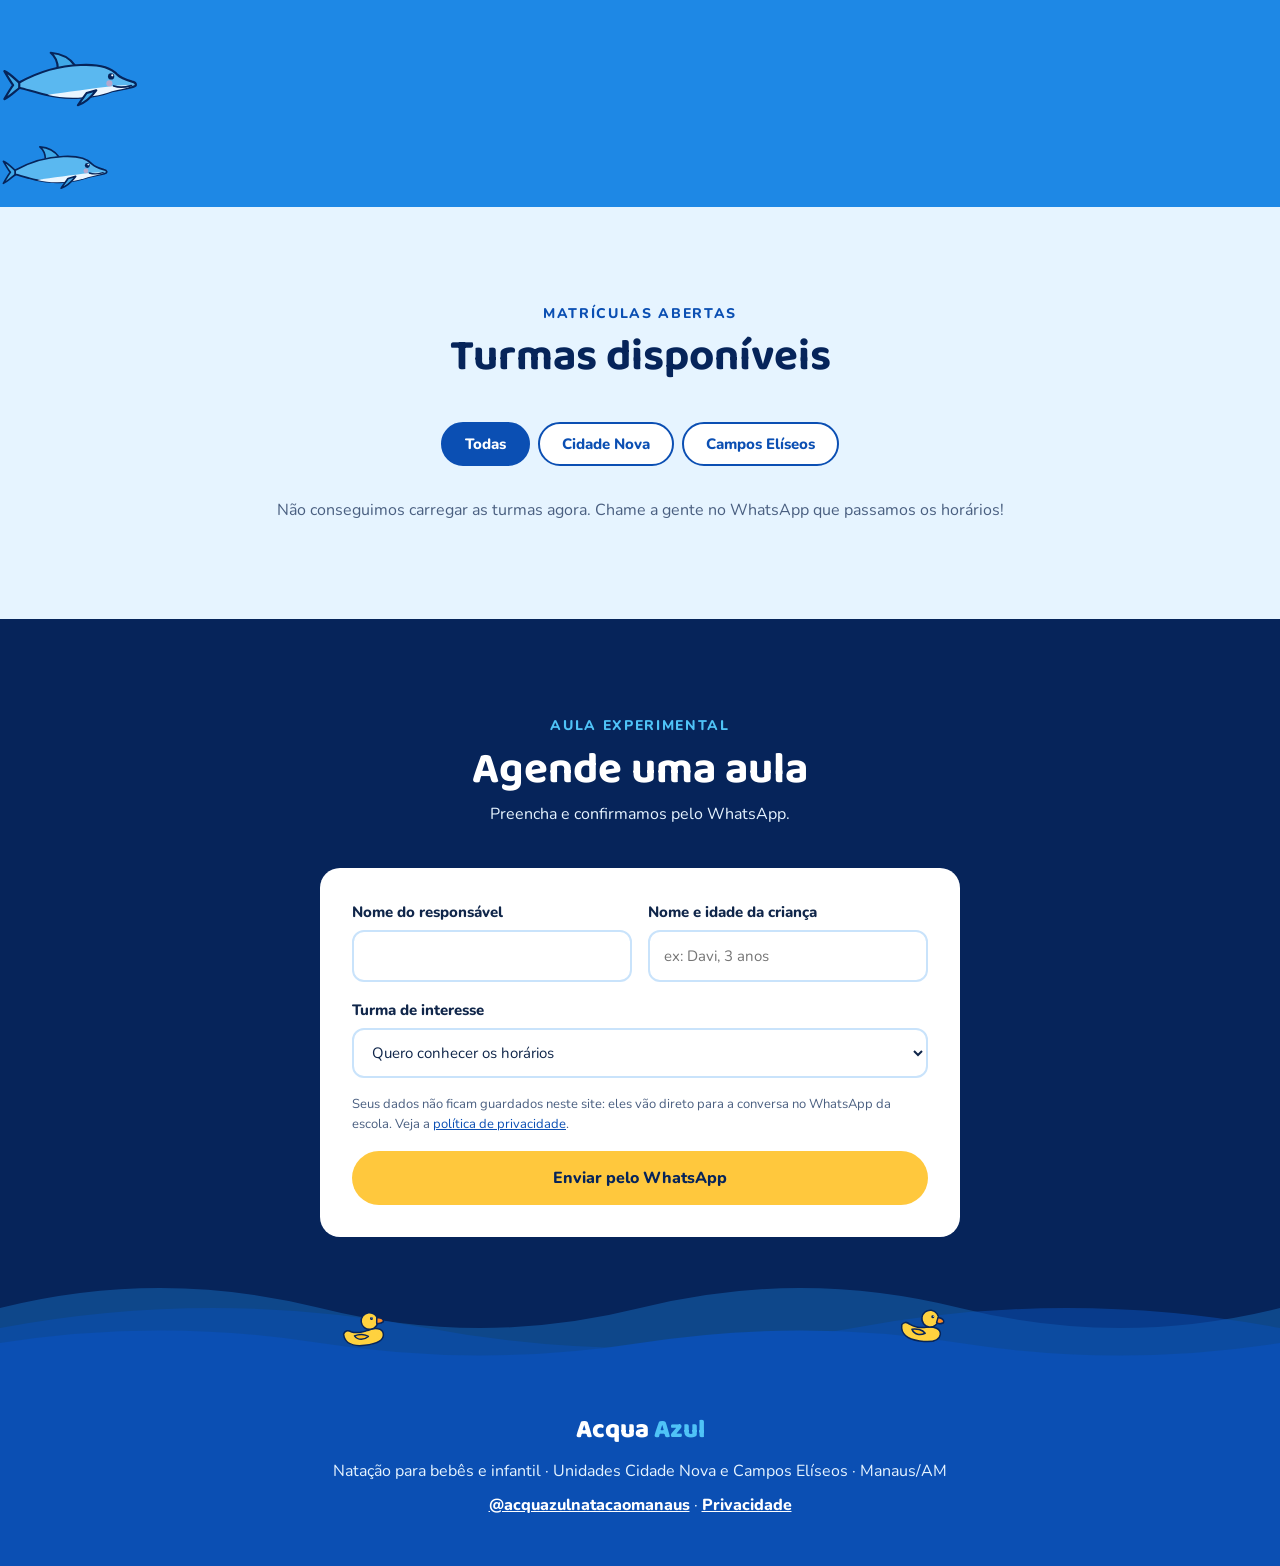
==== commit 24553d2f: "Patinhos de borracha boiando nas ondas Co-Authored-By: Claude Opus 5.5 <noreply@anthropic.com> Claud" ====
--- a/index.html
+++ b/index.html
@@ -25,6 +25,16 @@
       <circle cx="127" cy="37" r="3.6" fill="#06245a"/>
       <circle cx="128.3" cy="35.8" r="1.2" fill="#fff"/>
       <path d="M150 47.5 C143 49.5 136 50 130 48" fill="none" stroke="#06245a" stroke-width="2" stroke-linecap="round"/>
+    </symbol>
+    <symbol id="patinho" viewBox="0 0 60 50">
+      <g stroke="#06245a" stroke-width="2" stroke-linejoin="round">
+        <path d="M4 30 C6 26 10 25 14 28 C20 31 30 31 36 29 C46 26 56 28 56 36 C56 44 46 48 30 48 C14 48 4 42 4 30 Z" fill="#ffd23f"/>
+        <circle cx="40" cy="17" r="11" fill="#ffd23f"/>
+        <path d="M50 14 C56 14 59 17 58 20 C55 22 51 22 49 21 Z" fill="#ff8a1f"/>
+        <path d="M18 34 C24 32 32 33 36 37 C30 41 22 41 18 34 Z" fill="#ffc01f"/>
+      </g>
+      <circle cx="43" cy="14" r="2" fill="#06245a"/>
+      <circle cx="43.7" cy="13.3" r=".7" fill="#fff"/>
     </symbol>
     <symbol id="onda-1" viewBox="0 0 2880 120" preserveAspectRatio="none"><path d="M0 50 Q180 10 360 50 T720 50 T1080 50 T1440 50 T1800 50 T2160 50 T2520 50 T2880 50 V120 H0 Z"/></symbol>
     <symbol id="onda-2" viewBox="0 0 2880 120" preserveAspectRatio="none"><path d="M0 70 Q240 30 480 70 T960 70 T1440 70 T1920 70 T2400 70 T2880 70 V120 H0 Z"/></symbol>
@@ -70,6 +80,9 @@
       <svg class="onda o3" fill="#4fc3f7"><use href="#onda-1"/></svg>
       <svg class="onda o2" fill="#e6f4ff"><use href="#onda-2"/></svg>
       <svg class="onda" fill="#ffffff"><use href="#onda-3"/></svg>
+      <svg class="pato" data-x="12" data-vel="14"><use href="#patinho"/></svg>
+      <svg class="pato" data-x="48" data-vel="10"><use href="#patinho"/></svg>
+      <svg class="pato" data-x="80" data-vel="17"><use href="#patinho"/></svg>
     </div>
   </section>
 
@@ -146,6 +159,8 @@
       <svg class="onda o3" fill="#1e88e5"><use href="#onda-1"/></svg>
       <svg class="onda o2" fill="#0b4fb3"><use href="#onda-2"/></svg>
       <svg class="onda" fill="#0b4fb3"><use href="#onda-3"/></svg>
+      <svg class="pato" data-x="25" data-vel="12"><use href="#patinho"/></svg>
+      <svg class="pato" data-x="68" data-vel="15"><use href="#patinho"/></svg>
     </div>
   </section>
 </main>
--- a/styles.css
+++ b/styles.css
@@ -53,6 +53,9 @@
 .onda.o2 { animation-duration: 9s; animation-direction: reverse; opacity: .55; }
 .onda.o3 { animation-duration: 20s; opacity: .35; }
 @keyframes correr { to { transform: translateX(-50%); } }
+/* posição e inclinação vêm do site.js, que acompanha a onda da frente */
+.pato { position: absolute; left: 0; top: 0; width: 46px; height: 38px; transform-origin: 50% 85%; }
+@media (max-width: 600px) { .pato { width: 34px; height: 28px; } }
 .bolha { position: absolute; bottom: -20px; border-radius: 50%; border: 2px solid rgba(255,255,255,.55); background: rgba(255,255,255,.12); animation: bolha 7s linear infinite; }
 @keyframes bolha { 0% { transform: translate(0,0); opacity: 0; } 10% { opacity: 1; } 50% { transform: translate(14px,-260px); } 100% { transform: translate(-6px,-520px); opacity: 0; } }
 
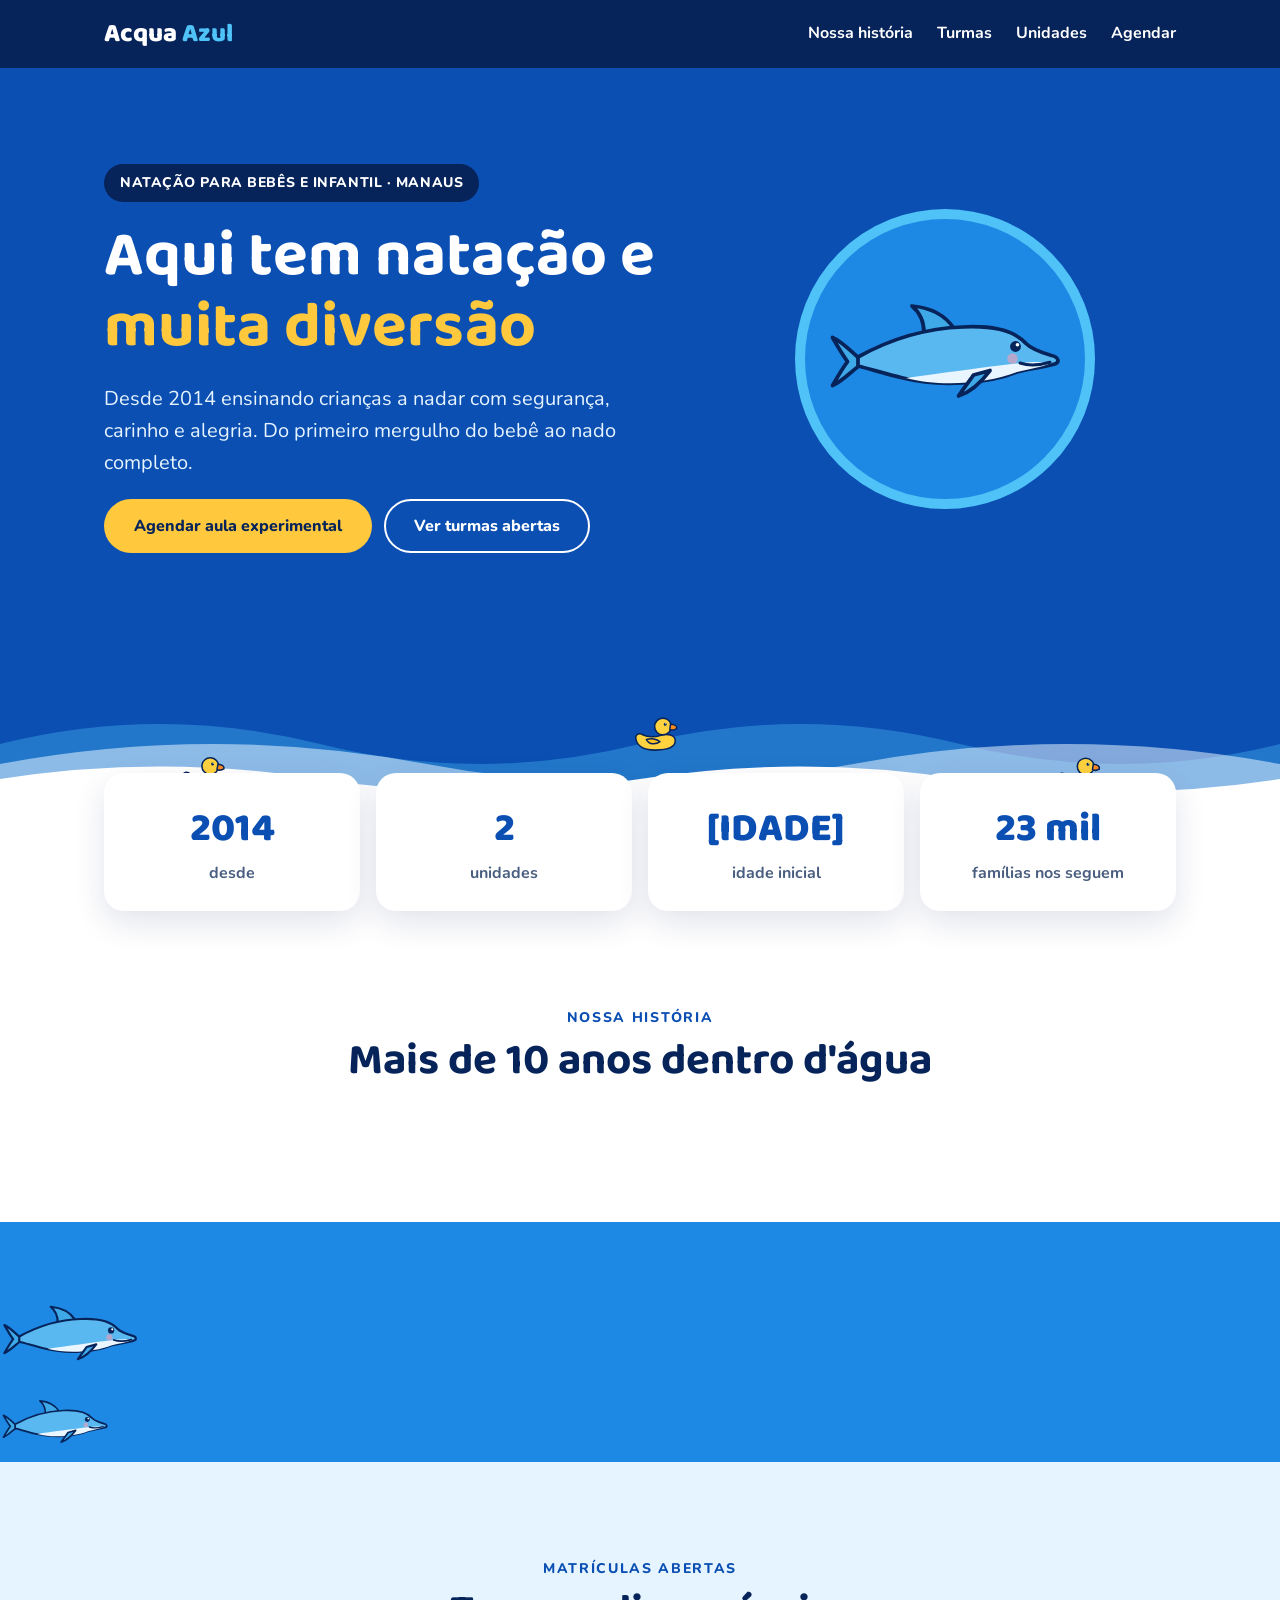
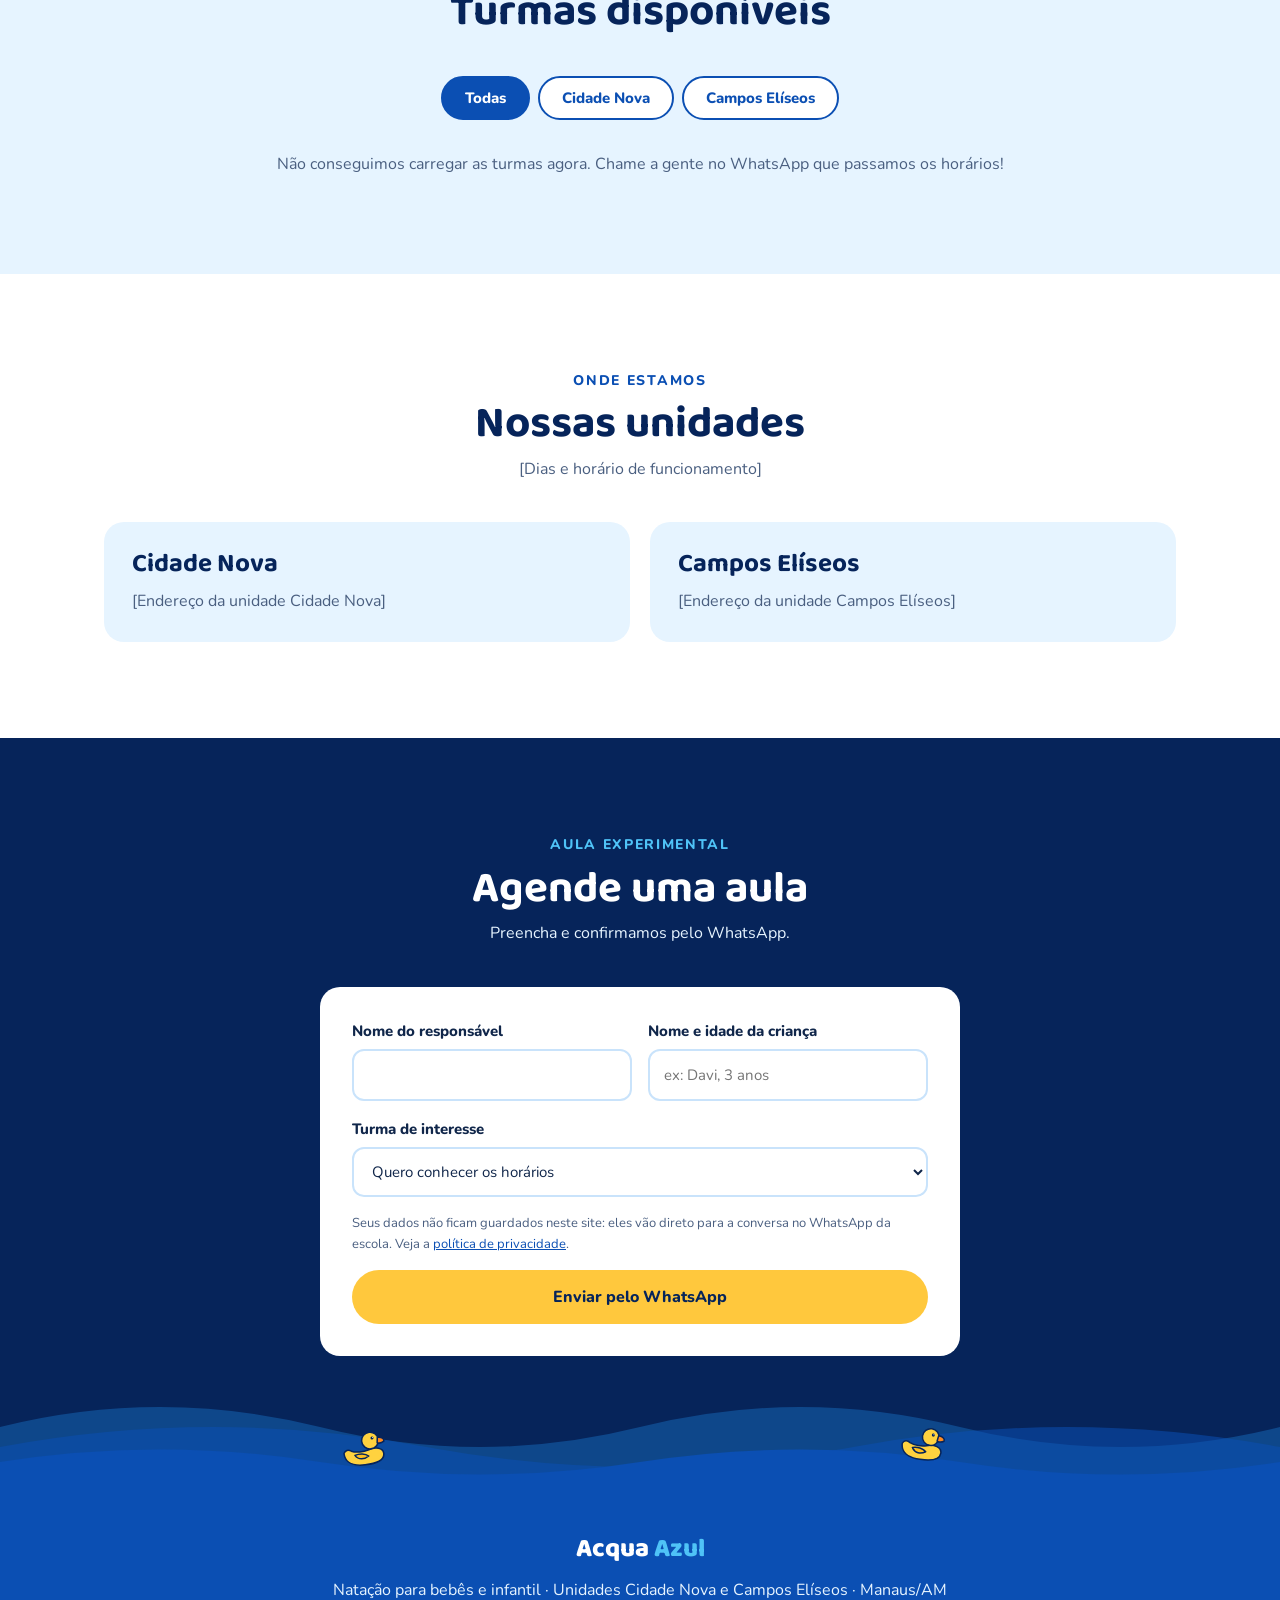
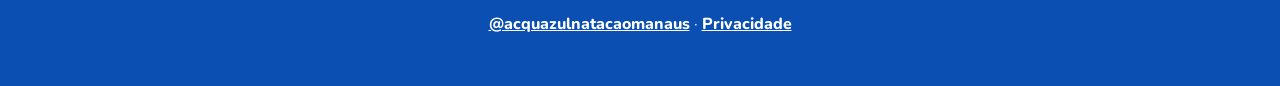
==== commit eeb63e24: "Painel com resumo, textos, história, avisos e fotos - Site lê textos, linha do tempo, aviso do topo " ====
--- a/index.html
+++ b/index.html
@@ -42,12 +42,15 @@
   </defs>
 </svg>
 
+<div class="aviso-topo" id="aviso-topo" role="status" hidden></div>
+
 <header>
   <div class="wrap">
     <a class="logo" href="#topo">Acqua <span>Azul</span></a>
     <nav aria-label="Principal">
       <a href="#historia">Nossa história</a>
       <a href="#turmas">Turmas</a>
+      <a href="#unidades">Unidades</a>
       <a href="#agendar">Agendar</a>
     </nav>
   </div>
@@ -66,7 +69,7 @@
       <div class="hero-texto">
         <span class="selo">NATAÇÃO PARA BEBÊS E INFANTIL · MANAUS</span>
         <h1>Aqui tem natação e <em>muita diversão</em></h1>
-        <p>Desde 2014 ensinando crianças a nadar com segurança, carinho e alegria. Do primeiro mergulho do bebê ao nado completo.</p>
+        <p data-conteudo="hero_texto">Desde 2014 ensinando crianças a nadar com segurança, carinho e alegria. Do primeiro mergulho do bebê ao nado completo.</p>
         <div class="acoes">
           <a class="btn btn-sol" href="#agendar">Agendar aula experimental</a>
           <a class="btn btn-borda" href="#turmas">Ver turmas abertas</a>
@@ -88,10 +91,10 @@
 
   <section class="numeros" aria-label="A Acqua Azul em números">
     <div class="wrap">
-      <div class="numero"><strong>2014</strong><span>desde</span></div>
+      <div class="numero"><strong data-conteudo="desde">2014</strong><span>desde</span></div>
       <div class="numero"><strong>2</strong><span>unidades</span></div>
-      <div class="numero"><strong>[IDADE]</strong><span>idade inicial</span></div>
-      <div class="numero"><strong>23 mil</strong><span>famílias nos seguem</span></div>
+      <div class="numero"><strong data-conteudo="idade_inicial">[IDADE]</strong><span>idade inicial</span></div>
+      <div class="numero"><strong data-conteudo="seguidores">23 mil</strong><span>famílias nos seguem</span></div>
     </div>
   </section>
 
@@ -100,12 +103,7 @@
       <span class="rotulo">Nossa história</span>
       <h2>Mais de 10 anos dentro d'água</h2>
     </div>
-    <!-- Textos provisórios: substituir pela história real contada pela dona -->
-    <div class="linha">
-      <div class="marco"><b>2014</b><h3>O primeiro mergulho</h3><p>[História da fundação contada pela dona]</p></div>
-      <div class="marco"><b>[ANO]</b><h3>Natação Salva Vidas</h3><p>[Como nasceu o programa de segurança aquática]</p></div>
-      <div class="marco"><b>Hoje</b><h3>Cidade Nova e Campos Elíseos</h3><p>Duas unidades e muitas crianças que aprenderam a amar a água com a gente.</p></div>
-    </div>
+    <div class="linha" id="linha-historia"></div>
   </section>
 
   <section class="submersa">
@@ -123,6 +121,16 @@
     </div>
   </section>
 
+  <section id="galeria" class="galeria" hidden>
+    <div class="wrap">
+      <div class="titulo">
+        <span class="rotulo">Nosso dia a dia</span>
+        <h2>Fotos da Acqua Azul</h2>
+      </div>
+      <div class="fotos" id="lista-fotos"></div>
+    </div>
+  </section>
+
   <section id="turmas" class="turmas">
     <div class="wrap">
       <div class="titulo">
@@ -136,6 +144,20 @@
       </div>
       <div class="grade" id="lista-turmas" aria-live="polite">
         <p class="aviso">Carregando turmas…</p>
+      </div>
+    </div>
+  </section>
+
+  <section id="unidades" class="unidades">
+    <div class="wrap">
+      <div class="titulo">
+        <span class="rotulo">Onde estamos</span>
+        <h2>Nossas unidades</h2>
+        <p data-conteudo="horario">[Dias e horário de funcionamento]</p>
+      </div>
+      <div class="grade">
+        <div class="unidade"><h3>Cidade Nova</h3><p data-conteudo="end_cidade_nova">[Endereço da unidade Cidade Nova]</p><a class="btn btn-mar" data-mapa="end_cidade_nova" href="#" rel="noopener" target="_blank">Ver no mapa</a></div>
+        <div class="unidade"><h3>Campos Elíseos</h3><p data-conteudo="end_campos_eliseos">[Endereço da unidade Campos Elíseos]</p><a class="btn btn-mar" data-mapa="end_campos_eliseos" href="#" rel="noopener" target="_blank">Ver no mapa</a></div>
       </div>
     </div>
   </section>
--- a/styles.css
+++ b/styles.css
@@ -11,6 +11,7 @@
   --raio: 20px;
 }
 * { box-sizing: border-box; }
+[hidden] { display: none !important; }
 html { scroll-behavior: smooth; }
 body { margin: 0; font-family: "Nunito", system-ui, sans-serif; color: var(--texto); background: #fff; line-height: 1.6; }
 h1, h2, h3 { font-family: "Baloo 2", "Nunito", sans-serif; line-height: 1.1; margin: 0; }
@@ -20,7 +21,7 @@
 .wrap { max-width: 1120px; margin: 0 auto; padding: 0 24px; }
 .btn { display: inline-flex; align-items: center; justify-content: center; min-height: 44px; padding: 14px 28px; border-radius: 999px; font: 800 1rem "Nunito", sans-serif; text-decoration: none; border: 2px solid transparent; cursor: pointer; }
 .btn-sol { background: var(--sol); color: var(--abismo); }
-.btn-borda { border-color: #fff; color: #fff; }
+.btn-borda { border-color: #fff; color: #fff; background: transparent; }
 .btn-mar { background: var(--mar); color: #fff; }
 .rotulo { color: var(--mar); font-weight: 800; letter-spacing: .12em; font-size: 14px; text-transform: uppercase; }
 .titulo { text-align: center; display: flex; flex-direction: column; gap: 8px; margin-bottom: 40px; }
@@ -141,3 +142,17 @@
   *, *::before, *::after { animation: none !important; transition: none !important; }
   html { scroll-behavior: auto; }
 }
+
+/* Aviso, galeria e unidades (conteúdo vindo do painel) */
+.aviso-topo { background: var(--sol); color: var(--abismo); text-align: center; padding: 10px 16px; font-weight: 800; }
+.galeria { padding: 96px 0; }
+.fotos { display: grid; grid-template-columns: repeat(auto-fill, minmax(240px, 1fr)); gap: 16px; }
+.fotos figure { margin: 0; border-radius: var(--raio); overflow: hidden; background: var(--espuma); }
+.fotos img { display: block; width: 100%; aspect-ratio: 4 / 3; object-fit: cover; }
+.fotos figcaption { padding: 10px 14px; color: var(--suave); font-weight: 600; font-size: 15px; }
+.unidades { padding: 96px 0; }
+.titulo p { color: var(--suave); }
+.unidade { background: var(--espuma); border-radius: var(--raio); padding: 28px; display: flex; flex-direction: column; gap: 10px; align-items: flex-start; }
+.unidade h3 { font-size: 26px; color: var(--abismo); }
+.unidade p { color: var(--suave); }
+.unidades .grade { grid-template-columns: repeat(auto-fit, minmax(280px, 1fr)); }
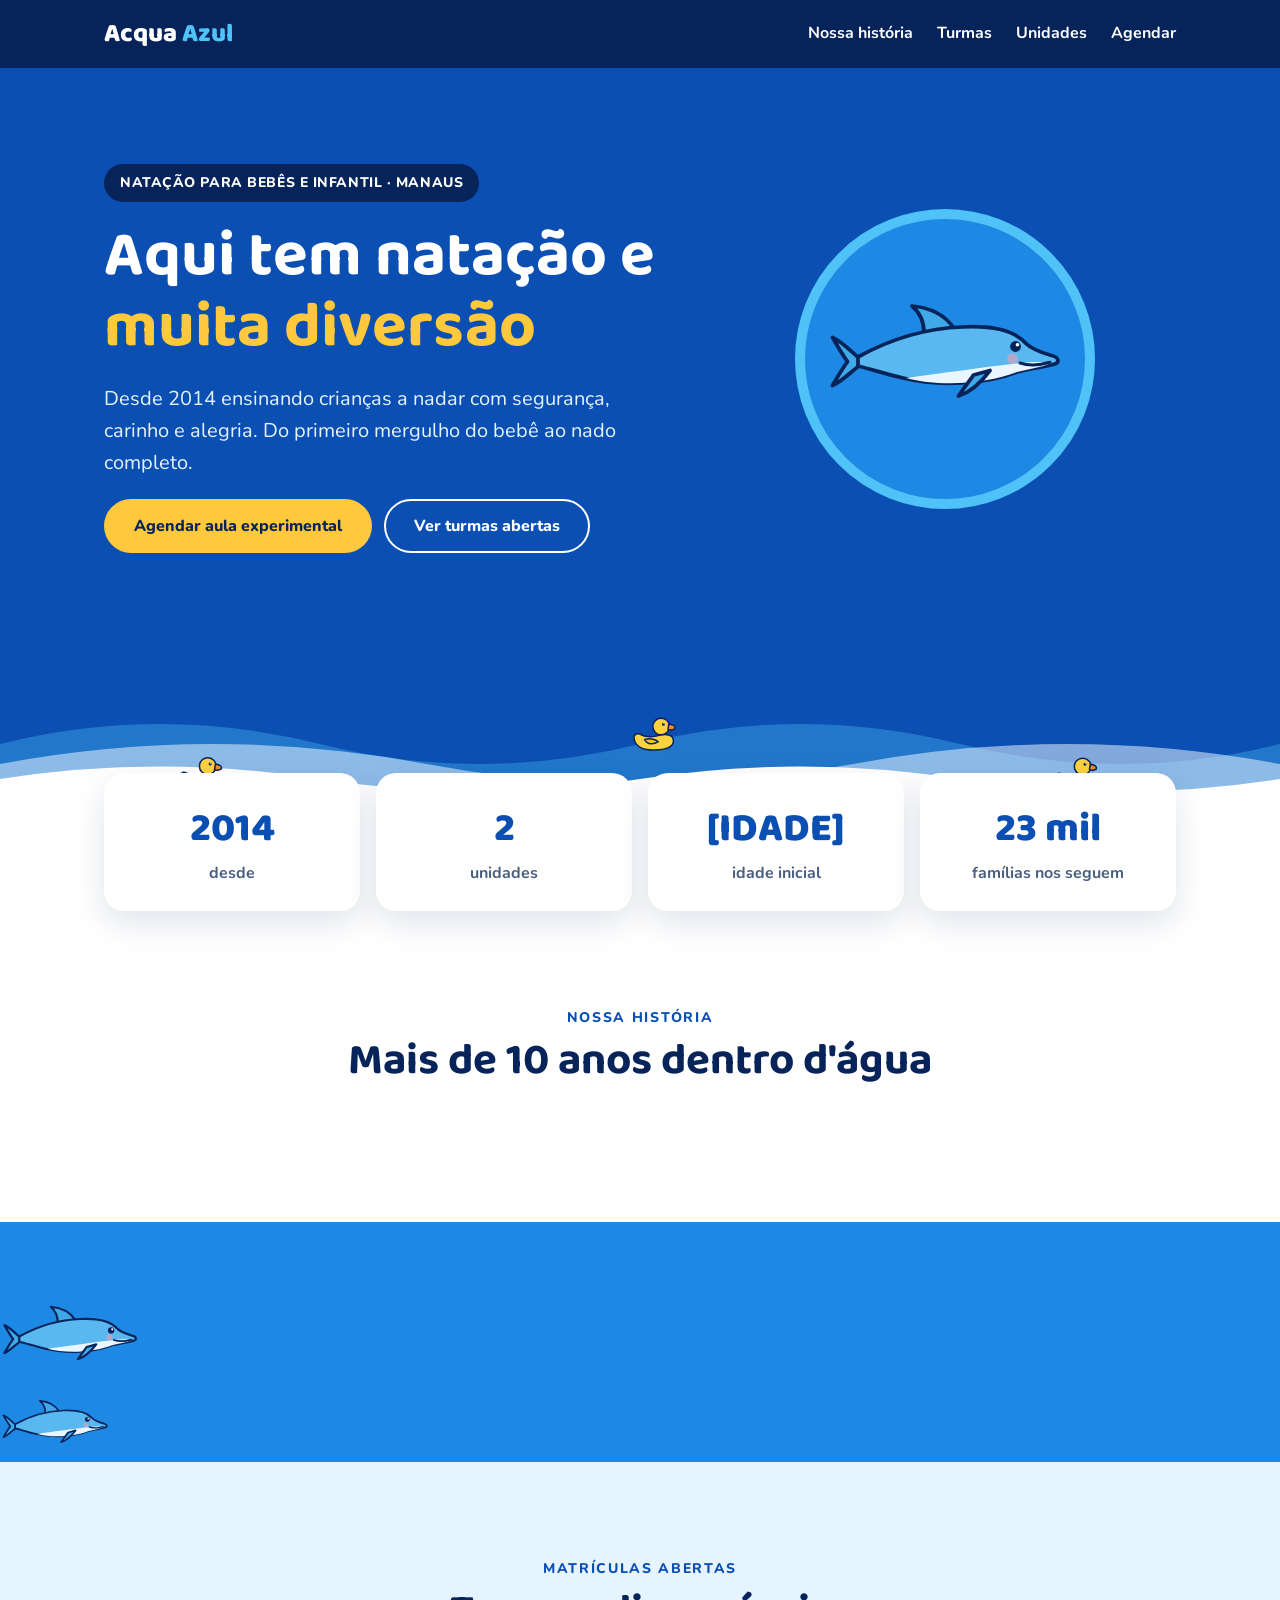
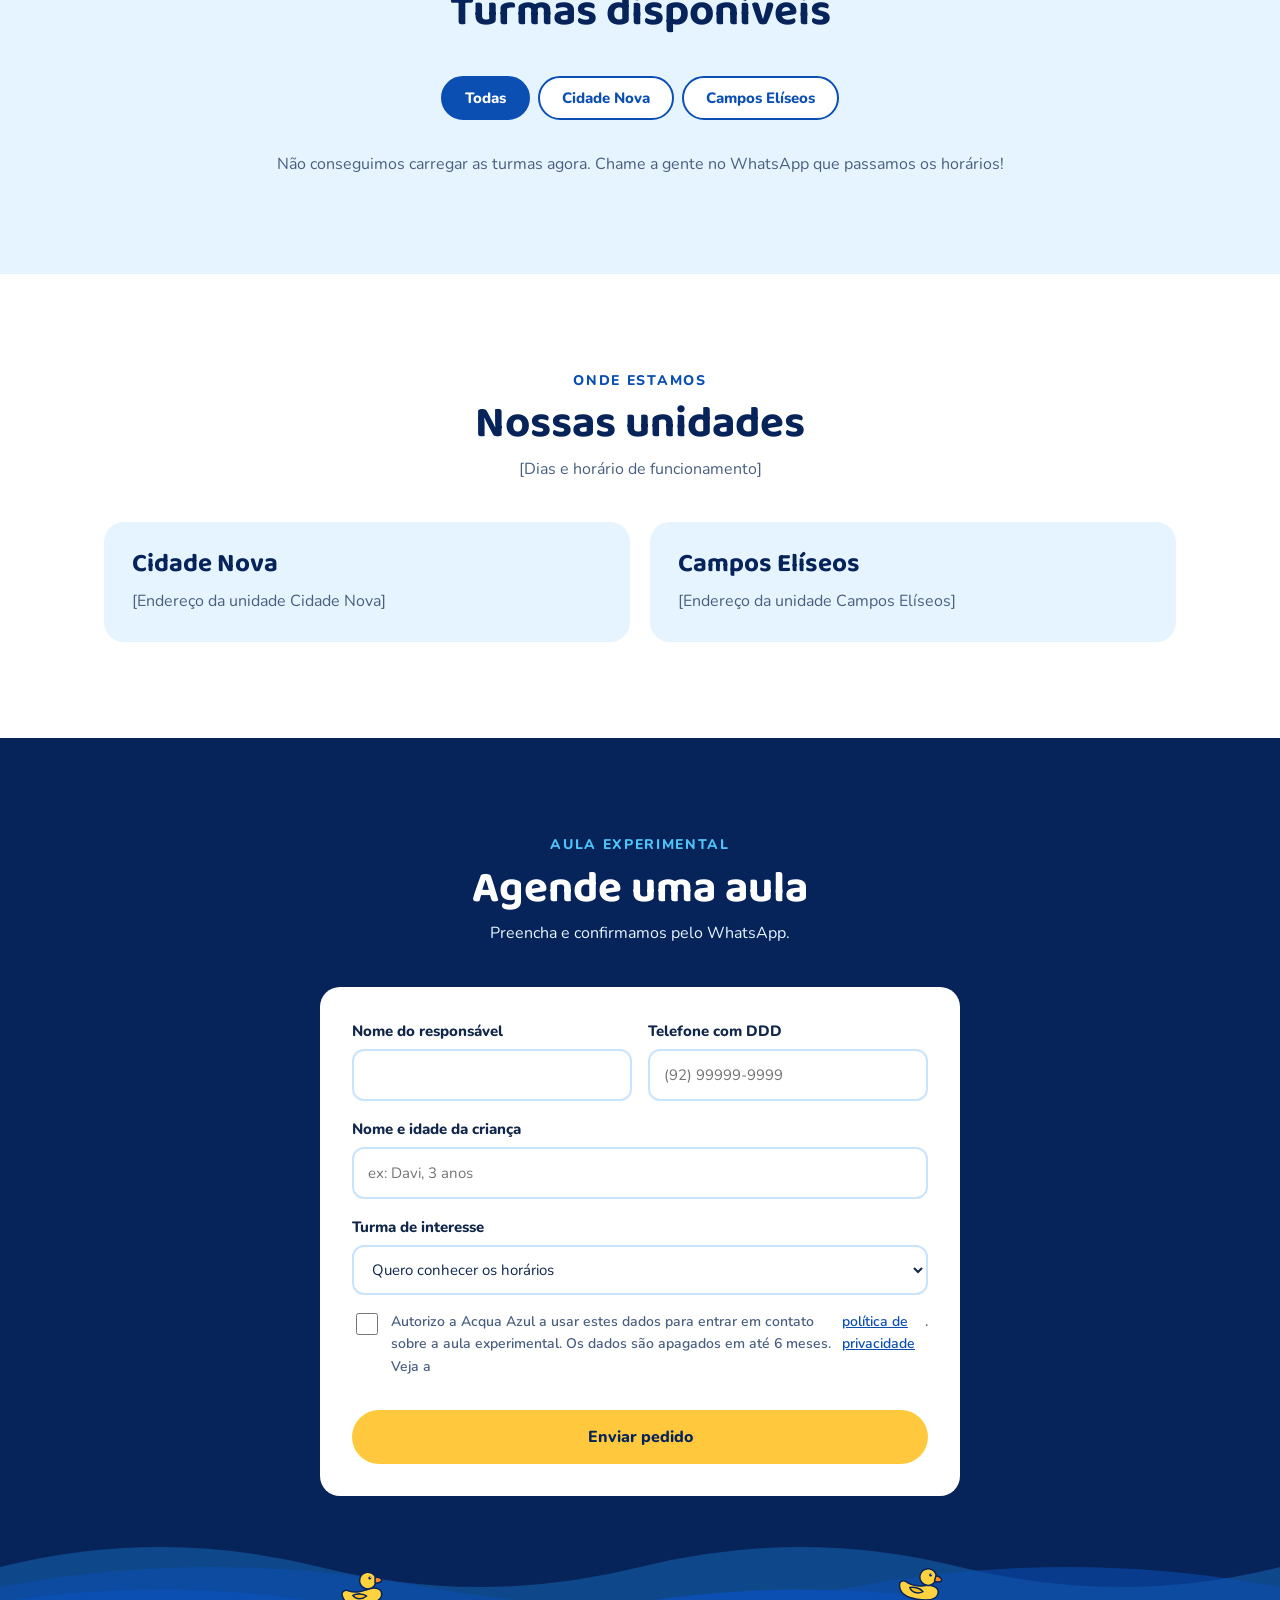
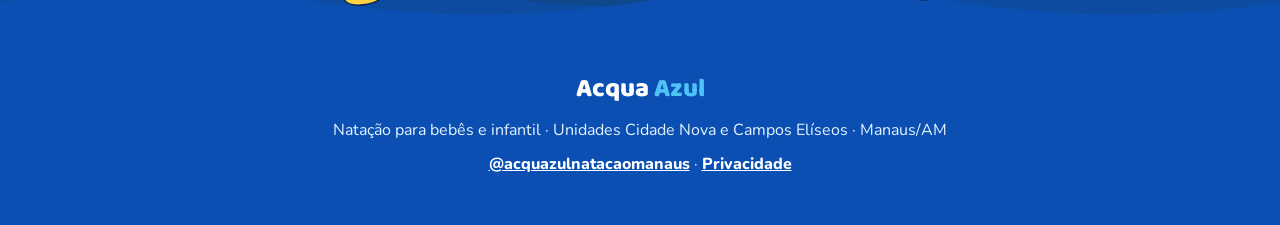
==== commit 5d8efcdc: "Pedidos de aula experimental com Cloudflare Turnstile - Formulário salva o pedido (telefone, consent" ====
--- a/index.html
+++ b/index.html
@@ -171,10 +171,14 @@
       </div>
       <form class="form" id="form-agenda">
         <label>Nome do responsável<input name="responsavel" required maxlength="80" autocomplete="name"></label>
-        <label>Nome e idade da criança<input name="crianca" required maxlength="80" placeholder="ex: Davi, 3 anos"></label>
+        <label>Telefone com DDD<input name="telefone" type="tel" required maxlength="20" autocomplete="tel" placeholder="(92) 99999-9999"></label>
+        <label class="cheio">Nome e idade da criança<input name="crianca" required maxlength="80" placeholder="ex: Davi, 3 anos"></label>
         <label class="cheio">Turma de interesse<select name="turma" id="select-turma" required></select></label>
-        <p class="lgpd">Seus dados não ficam guardados neste site: eles vão direto para a conversa no WhatsApp da escola. Veja a <a href="privacidade.html">política de privacidade</a>.</p>
-        <button class="btn btn-sol" type="submit">Enviar pelo WhatsApp</button>
+        <label class="isca" aria-hidden="true">Não preencha<input name="site" tabindex="-1" autocomplete="off"></label>
+        <label class="consentimento"><input type="checkbox" name="consentimento" required> Autorizo a Acqua Azul a usar estes dados para entrar em contato sobre a aula experimental. Os dados são apagados em até 6 meses. Veja a <a href="privacidade.html">política de privacidade</a>.</label>
+        <div class="cheio" id="turnstile"></div>
+        <button class="btn btn-sol" type="submit" id="enviar-pedido">Enviar pedido</button>
+        <div class="cheio retorno" id="retorno" role="status" aria-live="polite"></div>
       </form>
     </div>
     <div class="ondas" aria-hidden="true">
@@ -195,5 +199,6 @@
 
 <script src="config.js"></script>
 <script src="site.js"></script>
+<script src="https://challenges.cloudflare.com/turnstile/v0/api.js?render=explicit&onload=iniciarTurnstile" async defer></script>
 </body>
 </html>
--- a/styles.css
+++ b/styles.css
@@ -156,3 +156,10 @@
 .unidade h3 { font-size: 26px; color: var(--abismo); }
 .unidade p { color: var(--suave); }
 .unidades .grade { grid-template-columns: repeat(auto-fit, minmax(280px, 1fr)); }
+.form .consentimento { grid-column: 1 / -1; flex-direction: row; align-items: flex-start; gap: 10px; font-weight: 600; font-size: 14px; color: var(--suave); }
+.form .consentimento input { width: 22px; min-height: 22px; flex: none; margin-top: 2px; }
+.isca { position: absolute; left: -9999px; width: 1px; height: 1px; overflow: hidden; }
+.retorno:empty { display: none; }
+.retorno { background: var(--espuma); border-radius: 12px; padding: 14px 16px; font-weight: 700; display: flex; flex-direction: column; gap: 10px; align-items: flex-start; }
+.retorno.erro { background: #fdecea; color: var(--alerta); }
+.retorno .btn { padding: 10px 20px; }
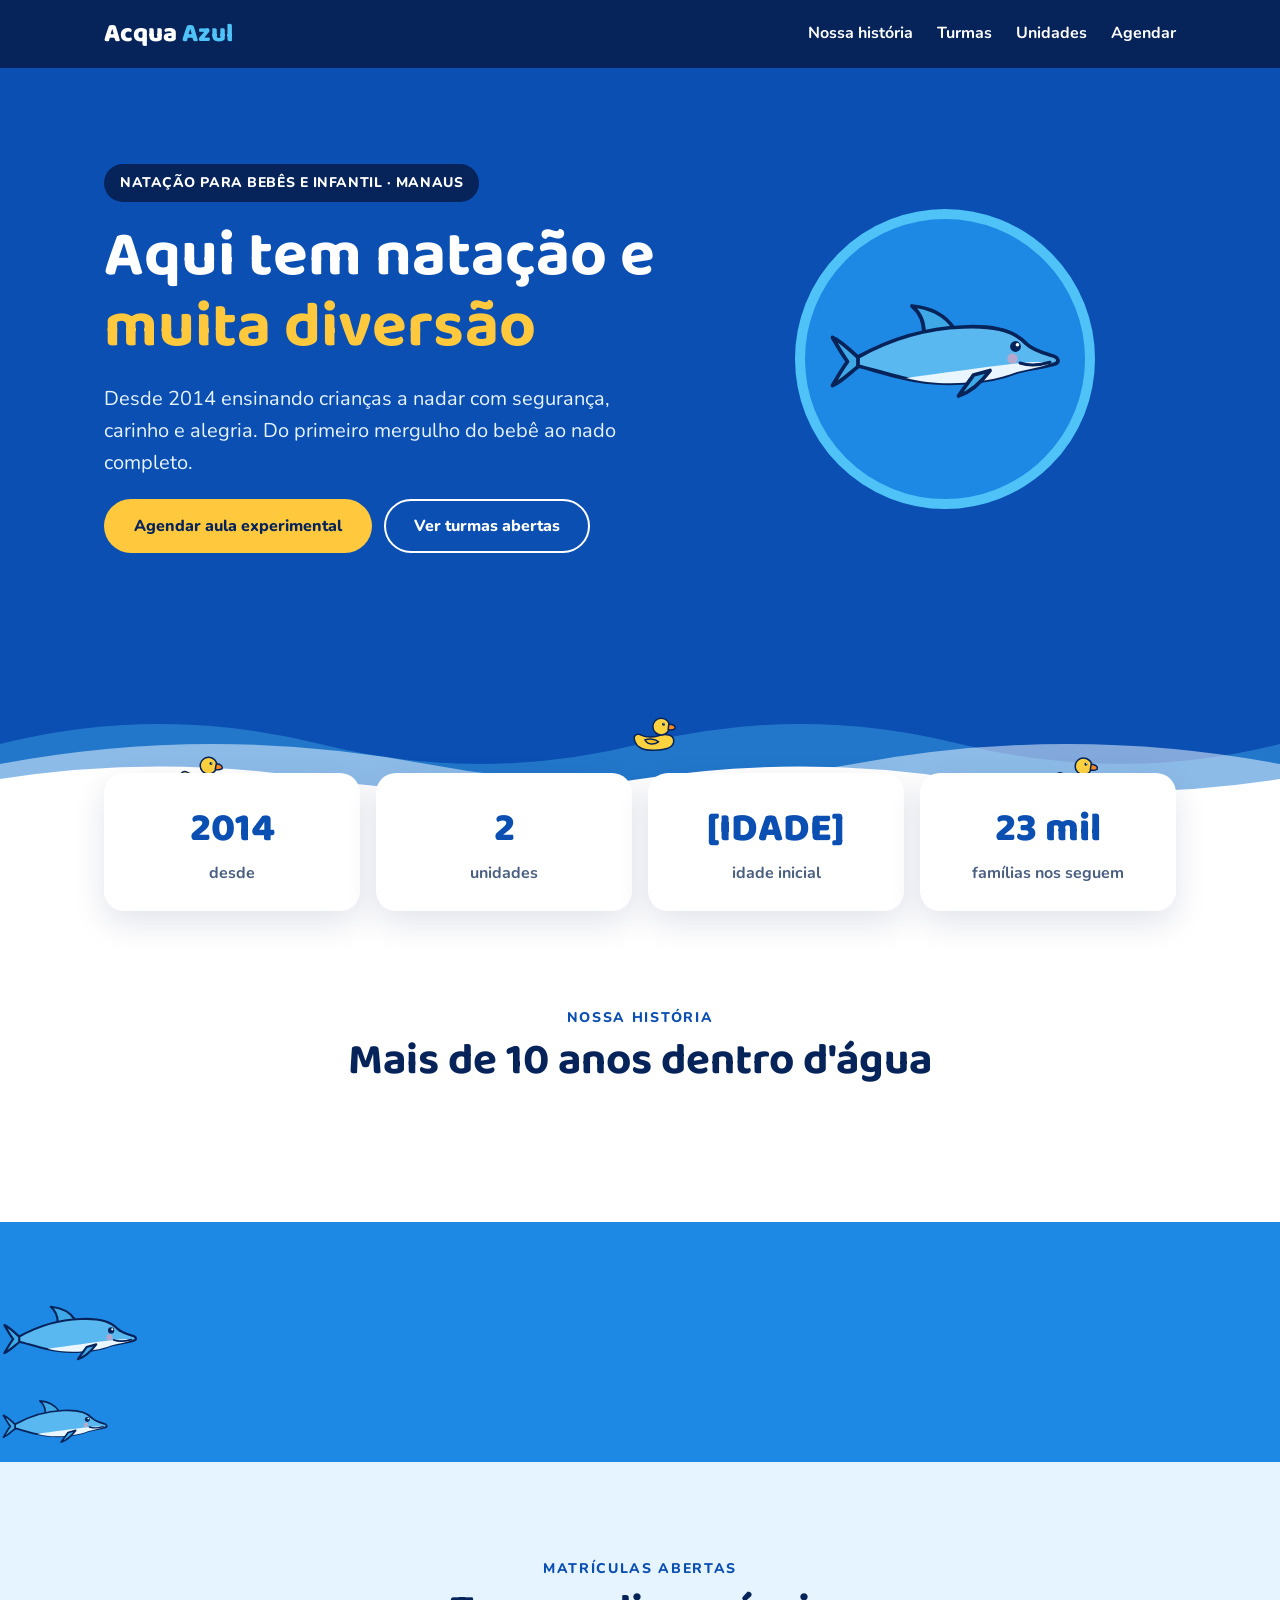
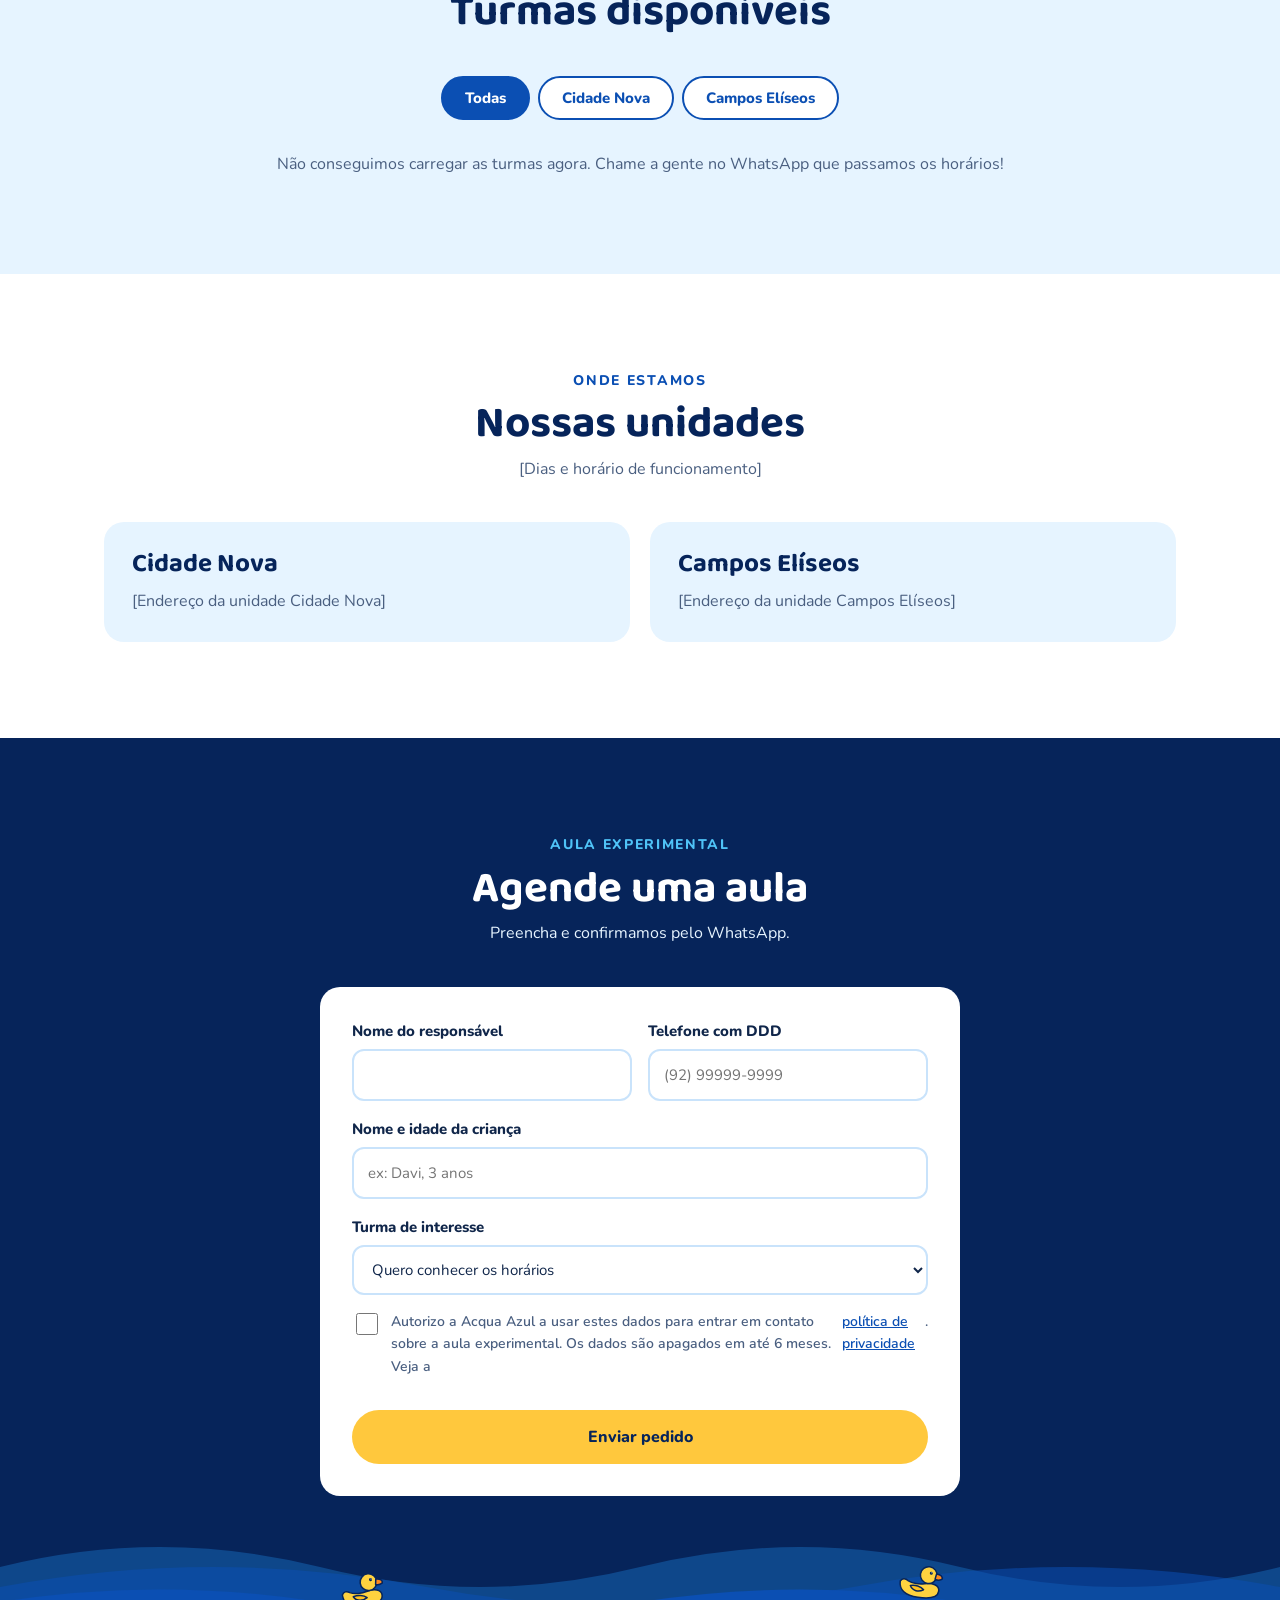
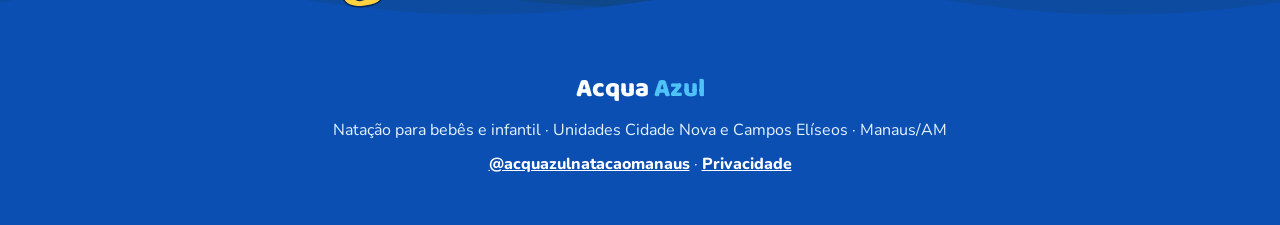
==== commit 148a10cb: "Planos, depoimentos e usuários com papéis no painel - Seções de planos (com formas de pagamento) e d" ====
--- a/index.html
+++ b/index.html
@@ -131,6 +131,16 @@
     </div>
   </section>
 
+  <section id="depoimentos" class="depoimentos" hidden>
+    <div class="wrap">
+      <div class="titulo">
+        <span class="rotulo">Quem conhece, recomenda</span>
+        <h2>O que os pais dizem</h2>
+      </div>
+      <div class="grade" id="lista-depoimentos"></div>
+    </div>
+  </section>
+
   <section id="turmas" class="turmas">
     <div class="wrap">
       <div class="titulo">
@@ -145,6 +155,17 @@
       <div class="grade" id="lista-turmas" aria-live="polite">
         <p class="aviso">Carregando turmas…</p>
       </div>
+    </div>
+  </section>
+
+  <section id="planos" class="planos" hidden>
+    <div class="wrap">
+      <div class="titulo">
+        <span class="rotulo">Planos e valores</span>
+        <h2>Escolha o melhor plano</h2>
+      </div>
+      <div class="grade" id="lista-planos"></div>
+      <p class="pagamento"><b>Formas de pagamento:</b> <span data-conteudo="formas_pagamento"></span></p>
     </div>
   </section>
 
--- a/styles.css
+++ b/styles.css
@@ -163,3 +163,19 @@
 .retorno { background: var(--espuma); border-radius: 12px; padding: 14px 16px; font-weight: 700; display: flex; flex-direction: column; gap: 10px; align-items: flex-start; }
 .retorno.erro { background: #fdecea; color: var(--alerta); }
 .retorno .btn { padding: 10px 20px; }
+
+/* Planos e depoimentos */
+.planos { padding: 96px 0; }
+.plano { position: relative; background: #fff; border: 2px solid var(--espuma); border-radius: var(--raio); padding: 28px; display: flex; flex-direction: column; gap: 10px; align-items: flex-start; }
+.plano.destaque { border-color: var(--sol); box-shadow: 0 12px 32px rgba(6,36,90,.12); }
+.plano h3 { font-size: 24px; color: var(--abismo); }
+.plano .preco { font: 800 32px "Baloo 2", sans-serif; color: var(--mar); }
+.plano p { color: var(--suave); }
+.plano .btn { margin-top: auto; }
+.selo-plano { background: var(--sol); color: var(--abismo); font-weight: 800; font-size: 13px; padding: 4px 12px; border-radius: 999px; }
+.pagamento { text-align: center; margin-top: 28px; color: var(--suave); }
+.depoimentos { background: var(--espuma); padding: 96px 0; }
+.depoimento { margin: 0; background: #fff; border-radius: var(--raio); padding: 28px; display: flex; flex-direction: column; gap: 16px; }
+.depoimento blockquote { margin: 0; font-size: 18px; color: var(--texto); }
+.depoimento figcaption { display: flex; flex-direction: column; color: var(--abismo); }
+.depoimento figcaption span { color: var(--suave); font-size: 14px; }
